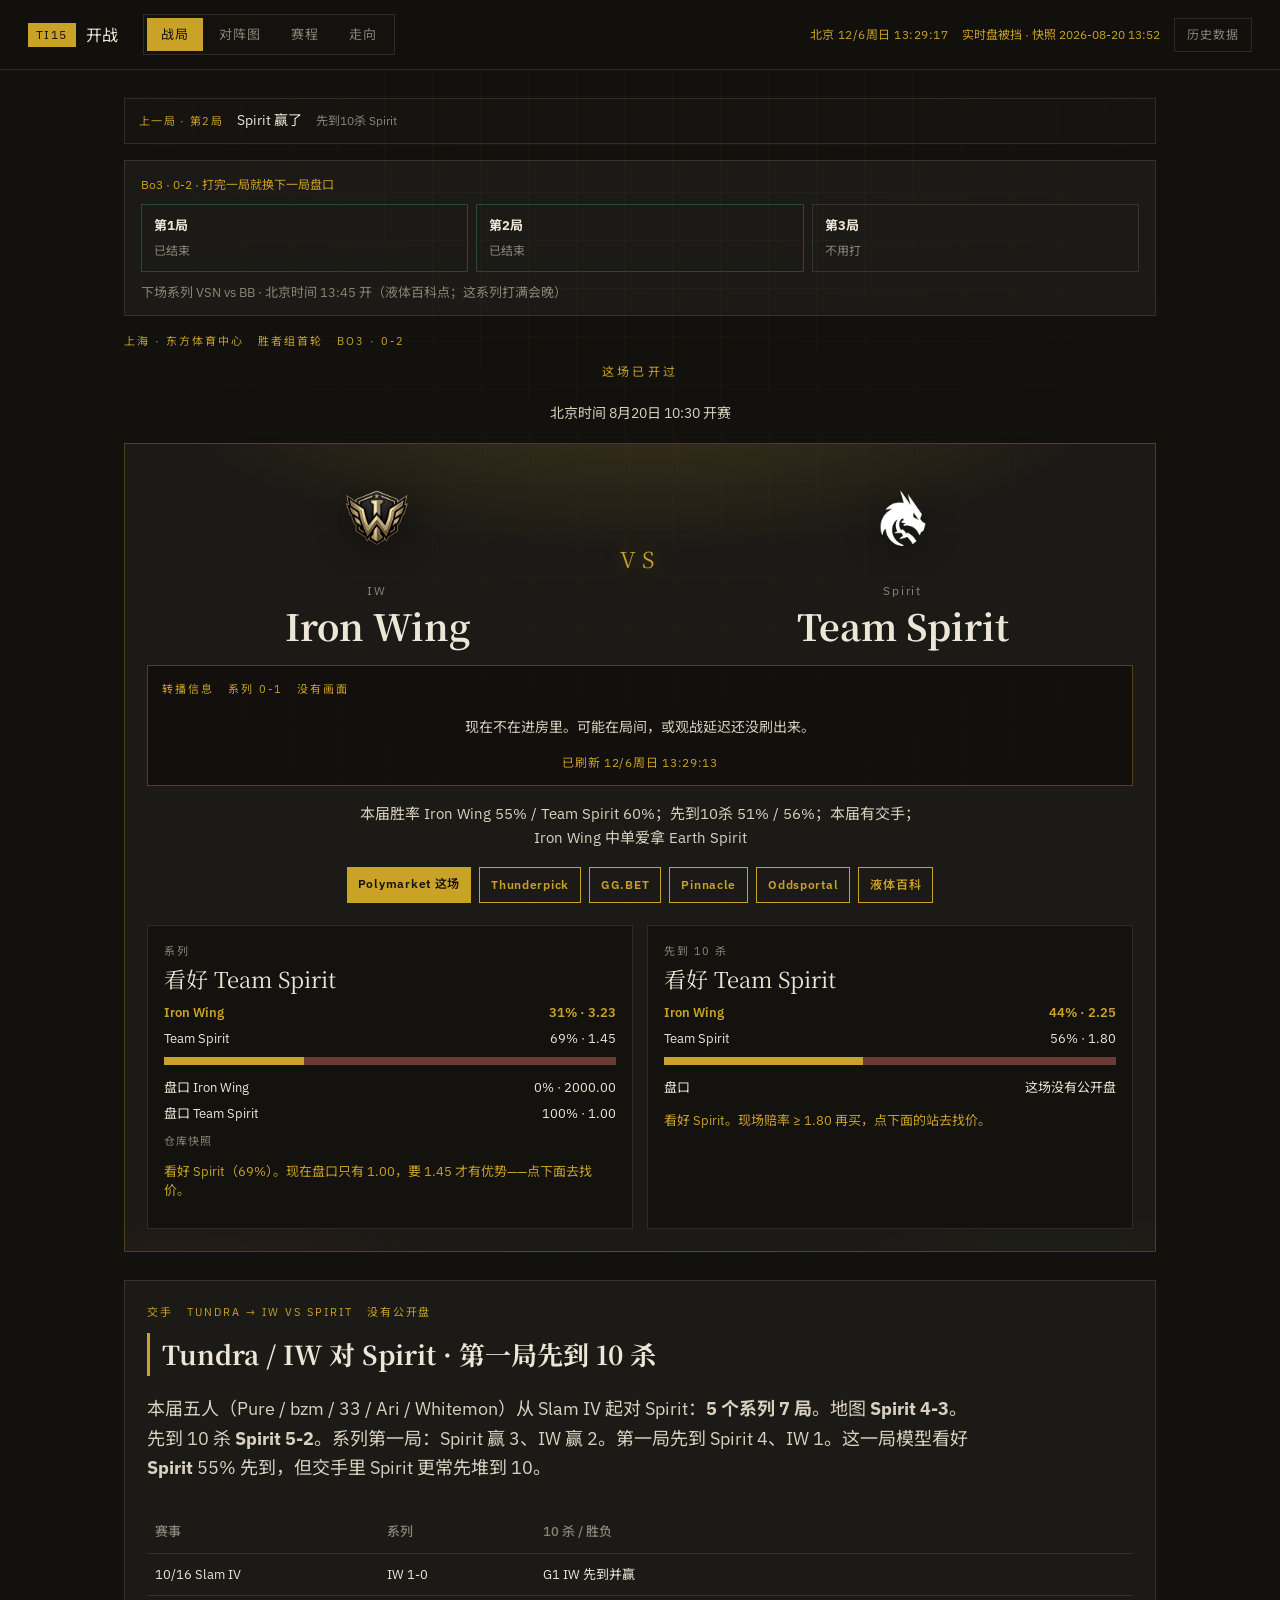
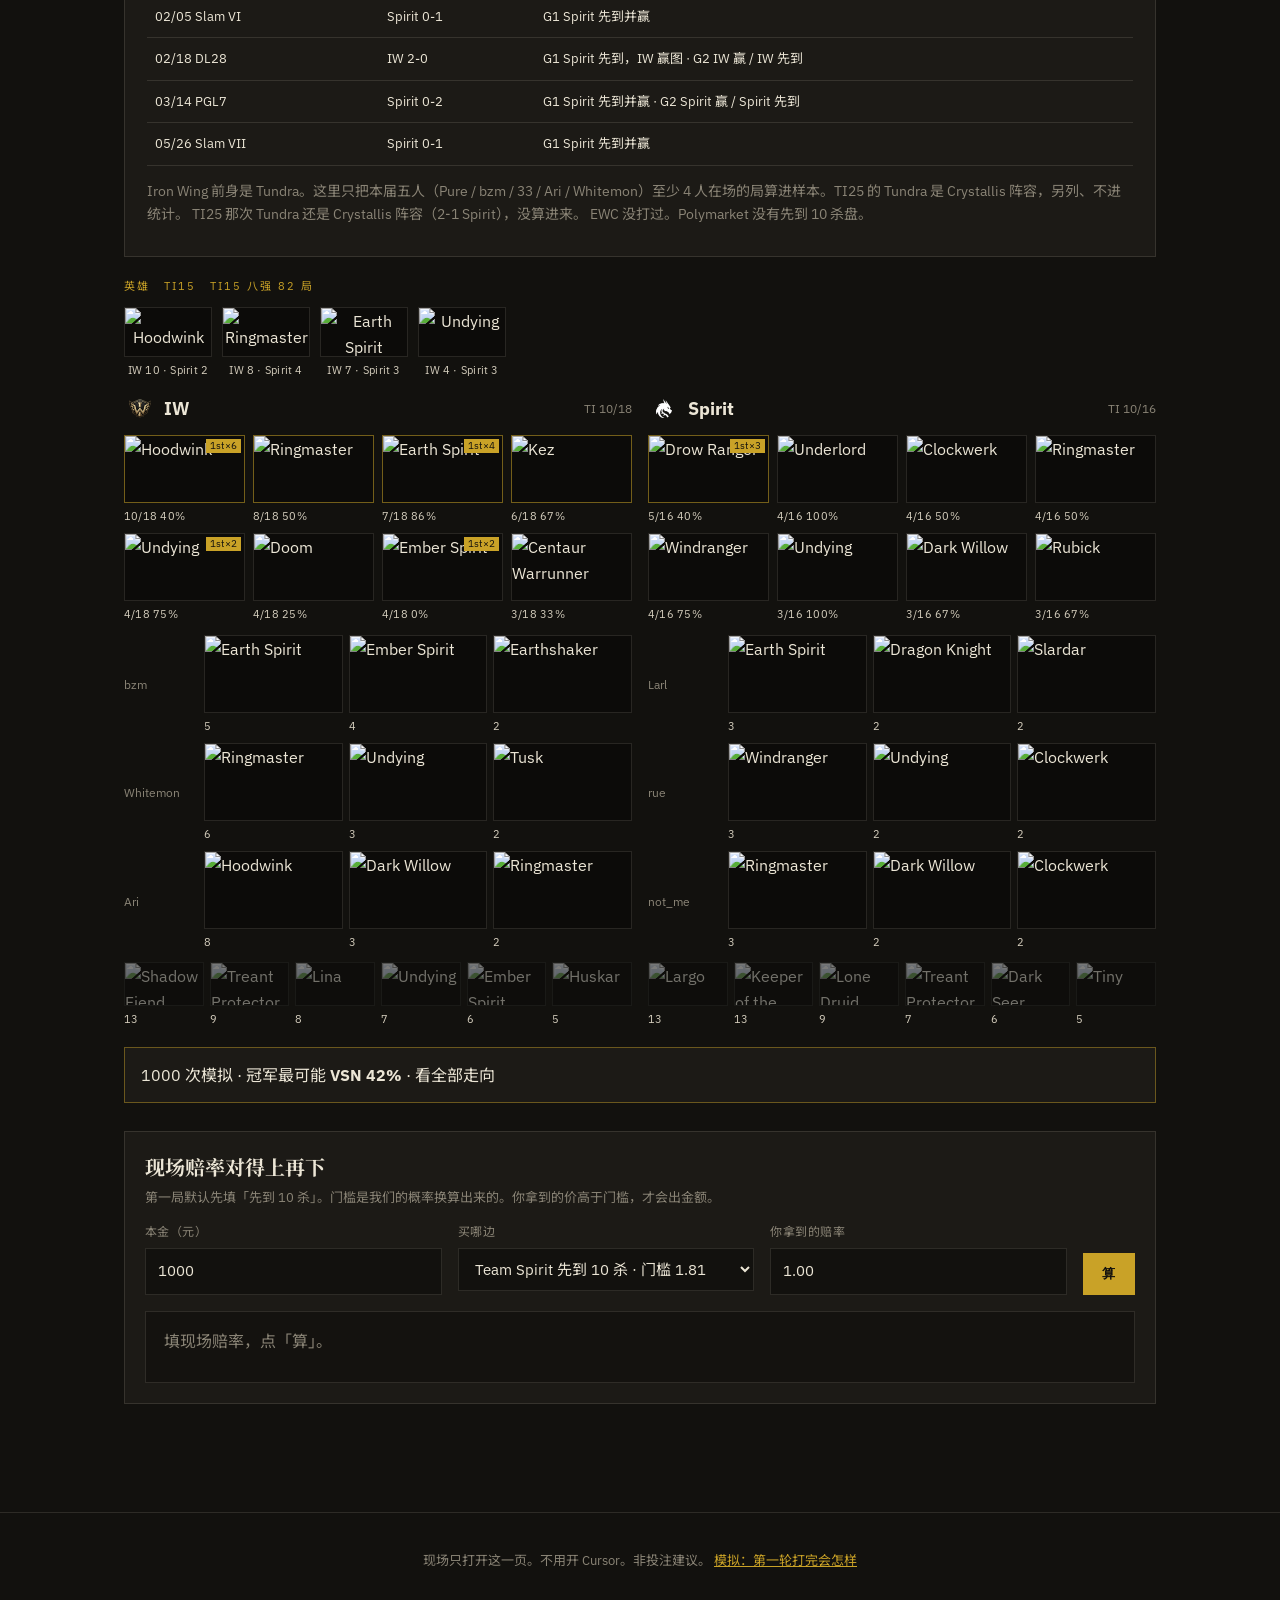
==== web/analysis.html @ f8959f88 "Show TI hero pools as portraits and counts, not paragraphs. The live card was listing every hero nam" ====
<!DOCTYPE html>
<html lang="zh-CN">
<head>
  <meta charset="UTF-8" />
  <meta name="viewport" content="width=device-width, initial-scale=1" />
  <title>TI15 观赛</title>
  <link rel="preconnect" href="https://fonts.googleapis.com" />
  <link rel="preconnect" href="https://fonts.gstatic.com" crossorigin />
  <link href="https://fonts.googleapis.com/css2?family=IBM+Plex+Sans:wght@400;500;600&family=Noto+Sans+SC:wght@400;500;700&family=Noto+Serif+SC:wght@600;700&display=swap" rel="stylesheet" />
  <link rel="stylesheet" href="./styles.css" />
</head>
<body class="live-page">
  <div class="bg-grid"></div>
  <header class="topbar">
    <button type="button" class="brand" id="home-btn" title="回到战局">
      <span class="aegis">TI15</span>
      <span>开战</span>
    </button>
    <div class="top-right">
      <div class="clock-now" id="beijing-now">北京时间 …</div>
      <div class="status" id="odds-status">更新中…</div>
      <div class="history-wrap">
        <button type="button" class="history-btn" id="history-btn" aria-expanded="false" aria-controls="history-menu">历史数据</button>
        <div class="history-menu" id="history-menu" hidden></div>
      </div>
    </div>
  </header>
  <main class="live-main">
    <div id="app">加载中…</div>
  </main>
  <footer>
    <p>现场只打开这一页。不用开 Cursor。非投注建议。 <a href="./demo.html">模拟：第一轮打完会怎样</a></p>
  </footer>
  <script src="./data.js" onerror="document.getElementById('app').textContent='数据文件没下来，刷新一下。'"></script>
  <script src="./odds.js?v=heroico"></script>
  <script src="./live.js?v=heroico"></script>
  <script src="./analysis.js?v=heroico"></script>
</body>
</html>
---- web/styles.css ----
:root {
  --ink: #12110e;
  --paper: #ece6d6;
  --gold: #c9a227;
  --gold-dim: #8a7018;
  --blood: #9a3b2f;
  --moss: #3f6b4a;
  --mute: #8a8476;
  --card: #1c1a16;
  --line: rgba(236, 230, 214, 0.12);
}

* { box-sizing: border-box; }
html { scroll-behavior: smooth; }
body {
  margin: 0;
  color: var(--paper);
  background: var(--ink);
  font-family: "IBM Plex Sans", "Noto Sans SC", sans-serif;
  line-height: 1.65;
}

.bg-grid {
  position: fixed;
  inset: 0;
  pointer-events: none;
  background-image:
    linear-gradient(rgba(201, 162, 39, 0.04) 1px, transparent 1px),
    linear-gradient(90deg, rgba(201, 162, 39, 0.04) 1px, transparent 1px);
  background-size: 48px 48px;
  mask-image: radial-gradient(ellipse at top, black 20%, transparent 75%);
}

.topbar {
  position: sticky;
  top: 0;
  z-index: 10;
  display: flex;
  gap: 24px;
  align-items: center;
  padding: 14px 28px;
  background: rgba(18, 17, 14, 0.92);
  border-bottom: 1px solid var(--line);
  backdrop-filter: blur(10px);
}
.brand {
  display: flex;
  align-items: center;
  gap: 10px;
  font-weight: 600;
  letter-spacing: 0.04em;
  background: none;
  border: 0;
  color: inherit;
  font: inherit;
  cursor: pointer;
  padding: 0;
  text-decoration: none;
}
.live-tabs {
  display: flex;
  flex-wrap: wrap;
  gap: 2px;
  padding: 3px;
  border: 1px solid var(--line);
  background: #14120f;
}
.live-tab {
  border: 0;
  background: transparent;
  color: var(--mute);
  font: inherit;
  font-size: 13px;
  letter-spacing: 0.08em;
  padding: 6px 14px;
  cursor: pointer;
}
.live-tab:hover { color: var(--gold); }
.live-tab.on {
  color: var(--ink);
  background: var(--gold);
}
.top-right {
  margin-left: auto;
  display: flex;
  align-items: center;
  gap: 14px;
}
.history-wrap { position: relative; }
.history-btn {
  padding: 6px 12px;
  border: 1px solid var(--line);
  background: transparent;
  color: var(--mute);
  font: inherit;
  font-size: 12px;
  letter-spacing: 0.08em;
  cursor: pointer;
}
.history-btn:hover, .history-btn.open { color: var(--gold); border-color: var(--gold); }
.history-menu {
  position: absolute;
  right: 0;
  top: calc(100% + 8px);
  min-width: 198px;
  max-height: min(70vh, 480px);
  overflow: auto;
  background: #161410;
  border: 1px solid var(--line);
  padding: 6px;
  box-shadow: 0 18px 40px rgba(0, 0, 0, 0.45);
}
.history-menu[hidden] { display: none; }
.history-menu button {
  display: block;
  width: 100%;
  text-align: left;
  background: transparent;
  color: var(--paper);
  border: 0;
  padding: 8px 10px;
  font: inherit;
  font-size: 13px;
  cursor: pointer;
}
.history-menu button:hover { color: var(--gold); background: rgba(201, 162, 39, 0.08); }
.history-menu button.on { color: var(--gold); }
.history-menu .hist-label {
  padding: 8px 10px 4px;
  color: var(--mute);
  font-size: 10px;
  letter-spacing: 0.14em;
  text-transform: uppercase;
}
.aegis {
  background: var(--gold);
  color: var(--ink);
  padding: 2px 8px;
  font-size: 12px;
  letter-spacing: 0.12em;
}
nav { display: flex; gap: 16px; flex-wrap: wrap; }
nav a { color: var(--mute); text-decoration: none; font-size: 13px; }
nav a:hover { color: var(--gold); }
.status { color: var(--gold); font-size: 12px; white-space: nowrap; }
.odds-refresh {
  margin-left: 10px;
  padding: 6px 12px;
  border: 1px solid var(--gold);
  background: transparent;
  color: var(--gold);
  font: inherit;
  font-size: 12px;
  font-weight: 600;
  letter-spacing: 0.06em;
  cursor: pointer;
}
.odds-refresh:hover:not(:disabled) { background: rgba(201, 162, 39, 0.12); }
.odds-refresh:disabled { opacity: 0.55; cursor: wait; }

main { max-width: 1080px; margin: 0 auto; padding: 48px 24px 80px; }
.live-main { max-width: 1080px; padding-top: 28px; }
.hero h1 {
  font-family: "Noto Serif SC", serif;
  font-size: clamp(28px, 4vw, 44px);
  line-height: 1.25;
  margin: 8px 0 16px;
}
.kicker { color: var(--gold); letter-spacing: 0.18em; font-size: 12px; text-transform: uppercase; }
.lede { font-size: 18px; color: #d8d1c0; max-width: 46em; }
.hero-meta {
  display: grid;
  grid-template-columns: repeat(4, 1fr);
  gap: 12px;
  margin-top: 28px;
}
.hero-meta div {
  border: 1px solid var(--line);
  padding: 12px 14px;
  background: var(--card);
  font-size: 14px;
}
.hero-meta b { display: block; color: var(--mute); font-size: 11px; letter-spacing: 0.08em; }

h2 {
  font-family: "Noto Serif SC", serif;
  font-size: 28px;
  margin: 72px 0 12px;
  border-left: 3px solid var(--gold);
  padding-left: 12px;
}
.section-lead { color: #cfc8b6; margin-bottom: 24px; }

.stat-row {
  display: grid;
  grid-template-columns: repeat(4, 1fr);
  gap: 12px;
  margin: 0 0 20px;
}
.stat-row div {
  background: var(--card);
  border: 1px solid var(--line);
  padding: 16px 18px;
}
.stat-row b {
  display: block;
  font-family: "Noto Serif SC", serif;
  font-size: 32px;
  color: var(--gold);
  line-height: 1.1;
}
.stat-row span { color: var(--mute); font-size: 13px; }

.card {
  background: var(--card);
  border: 1px solid var(--line);
  padding: 20px 22px;
}
.card.warn { border-color: rgba(154, 59, 47, 0.55); }
.card h3, .ia-item h3, .layer h3, .match h3 { margin: 0 0 8px; font-size: 17px; }
code { color: var(--gold); font-size: 0.92em; }

.ia { display: grid; grid-template-columns: repeat(3, 1fr); gap: 14px; }
.ia-item { background: var(--card); border: 1px solid var(--line); padding: 18px; }
.ia-item span { color: var(--gold-dim); font-size: 12px; letter-spacing: 0.14em; }

.layers { display: grid; gap: 14px; }
.layer { background: var(--card); border: 1px solid var(--line); padding: 18px 22px; }
.layer.go { border-color: rgba(63, 107, 74, 0.7); }
.layer-tag { color: var(--gold); font-size: 12px; letter-spacing: 0.12em; margin-bottom: 4px; }
.note { color: var(--mute); font-size: 14px; }
.layer a { color: var(--gold); }

.src-table { width: 100%; border-collapse: collapse; margin-top: 24px; font-size: 14px; }
.src-table th, .src-table td { border-bottom: 1px solid var(--line); padding: 10px 8px; text-align: left; }
.src-table th { color: var(--mute); font-weight: 500; }
.y { color: #8fbf96; }
.m { color: var(--gold); }
.n { color: #b07068; }

.matches { display: grid; grid-template-columns: 1fr 1fr; gap: 14px; }
.match { background: var(--card); border: 1px solid var(--line); padding: 18px 20px; }
.match em { color: var(--mute); font-style: normal; padding: 0 8px; }
.when { color: var(--gold); font-size: 12px; letter-spacing: 0.08em; }
.foot-note { color: var(--mute); font-size: 14px; }

.engine { padding-left: 20px; }
.engine li { margin-bottom: 18px; }
.engine h3 { margin: 0 0 4px; }

.flow {
  background: #0d0c0a;
  border: 1px solid var(--line);
  padding: 20px;
  overflow-x: auto;
  color: #d4c7a1;
  font-size: 13px;
}

.phases { display: grid; grid-template-columns: repeat(3, 1fr); gap: 14px; }
.phases > div { background: var(--card); border: 1px solid var(--line); padding: 18px; }
.decide {
  margin-top: 20px;
  border: 1px solid var(--gold-dim);
  padding: 20px 24px;
  background: linear-gradient(180deg, rgba(201, 162, 39, 0.08), transparent);
}

.filters { display: flex; flex-wrap: wrap; gap: 8px; margin: 18px 0 28px; }
.filters button {
  background: transparent;
  color: var(--paper);
  border: 1px solid var(--line);
  padding: 6px 12px;
  cursor: pointer;
  font-family: inherit;
}
.filters button.on { border-color: var(--gold); color: var(--gold); }
.series-block { margin-bottom: 56px; }
.series-head { display: flex; justify-content: space-between; gap: 16px; flex-wrap: wrap; align-items: baseline; }
.poly { color: var(--gold); font-size: 14px; }
.compare { display: grid; grid-template-columns: 1fr 1fr; gap: 12px; margin: 14px 0 18px; }
.profile { background: var(--card); border: 1px solid var(--line); padding: 16px 18px; font-size: 14px; }
.profile h3 { margin: 0 0 8px; }
.profile b { color: var(--gold); }
.insight { border-left: 3px solid var(--gold); padding: 8px 0 8px 14px; color: #d8d1c0; margin: 8px 0 20px; }
.game {
  background: var(--card);
  border: 1px solid var(--line);
  padding: 16px 18px;
  margin-bottom: 12px;
}
.game-top { display: flex; justify-content: space-between; gap: 12px; flex-wrap: wrap; font-size: 14px; }
.game-top a { color: var(--gold); }
.lenses { display: grid; grid-template-columns: 1fr 1fr; gap: 10px 16px; margin-top: 12px; font-size: 14px; }
.lenses h4 { margin: 0 0 4px; color: var(--gold); font-size: 12px; letter-spacing: 0.08em; font-weight: 600; }
.tag { display: inline-block; border: 1px solid var(--line); padding: 1px 7px; margin-right: 6px; font-size: 12px; color: var(--mute); }
.tag.hot { color: #8fbf96; border-color: rgba(63,107,74,.7); }
.draft { display: grid; grid-template-columns: 1fr 1fr; gap: 10px; font-size: 13px; }
.sim-wrap { margin: 12px 0 28px; }
.map-sim { margin: 16px 0; }
.sim-card {
  background: #14120f;
  border: 1px solid var(--line);
  padding: 12px 14px;
  margin: 8px 0;
}
.sim-tag { color: var(--gold); font-size: 12px; letter-spacing: 0.08em; margin-bottom: 6px; }
.bet { margin: 12px 0 22px; overflow-x: auto; }

.ladder-legend {
  display: flex;
  flex-wrap: wrap;
  gap: 16px;
  font-size: 13px;
  color: var(--mute);
  margin: 0 0 16px;
}
.ladder-legend i {
  display: inline-block;
  width: 10px;
  height: 10px;
  margin-right: 6px;
  vertical-align: -1px;
  border: 1px solid var(--line);
}
.ladder-legend .gold { background: var(--gold); border-color: var(--gold); }
.ladder-legend .mute { background: #2a2722; }
.ladder-legend .drop { background: var(--blood); border-color: var(--blood); }
.ladder-scroll { overflow-x: auto; padding-bottom: 8px; }
.ladder-block { margin-bottom: 28px; }
.ladder-kicker {
  color: var(--gold);
  letter-spacing: 0.16em;
  font-size: 11px;
  text-transform: uppercase;
  margin: 0 0 8px;
}
.ladder {
  display: flex;
  align-items: stretch;
  min-width: 1080px;
  gap: 0;
}
.ladder.upper { min-height: 560px; }
.ladder.lower { min-height: 360px; }
.ladder-round {
  display: flex;
  flex-direction: column;
  width: 196px;
  flex: 0 0 196px;
}
.ladder-round-title {
  font-size: 12px;
  color: var(--gold);
  letter-spacing: 0.04em;
  height: 36px;
  border-bottom: 1px solid var(--line);
  margin-bottom: 8px;
}
.ladder-round-body {
  display: flex;
  flex-direction: column;
  justify-content: space-around;
  flex: 1;
  gap: 10px;
}
.ladder-slot { display: flex; align-items: center; flex: 1; }
.ladder-match {
  width: 100%;
  background: var(--card);
  border: 1px solid var(--line);
  border-left: 3px solid #5a5548;
  padding: 6px 0 4px;
  font: inherit;
  color: inherit;
  text-align: left;
  cursor: pointer;
}
.ladder-match.scheduled { border-left-color: var(--gold); }
.ladder-match.live { border-left-color: #e35b4a; }
.ladder-match.on { border-color: var(--gold); box-shadow: 0 0 0 1px rgba(201, 162, 39, 0.35); }
.ladder-match:hover { border-color: rgba(201, 162, 39, 0.55); }
.ladder-meta, .ladder-odds {
  display: flex;
  justify-content: space-between;
  padding: 2px 8px;
  font-size: 11px;
  color: var(--mute);
}
.ladder-odds.mute { color: #6a6558; }
.ladder-team {
  display: grid;
  grid-template-columns: 32px minmax(0, 1fr);
  column-gap: 8px;
  align-items: center;
  padding: 4px 8px;
  font-size: 13px;
  line-height: 1.25;
}
.ladder-team + .ladder-team { border-top: 1px solid var(--line); }
.ladder-team .crest-sm {
  grid-column: 1;
  grid-row: 1 / span 3;
  align-self: center;
}
.ladder-tag {
  font-size: 12px;
  letter-spacing: 0.04em;
  color: var(--gold);
  font-weight: 600;
  white-space: nowrap;
  overflow: hidden;
  text-overflow: ellipsis;
}
.ladder-team.tbd .ladder-tag { color: var(--mute); }
.ladder-team.win .ladder-tag { color: var(--gold); }
.ladder-name {
  white-space: nowrap;
  overflow: hidden;
  text-overflow: ellipsis;
  font-size: 12px;
  color: #c8c2b4;
}
.ladder-drop {
  font-size: 10px;
  color: #c47a72;
  letter-spacing: 0.04em;
}
.crest-sm {
  width: 32px;
  height: 32px;
  object-fit: contain;
  display: block;
}
.crest-sm.ghost {
  width: 32px;
  height: 32px;
  border-radius: 50%;
  border: 1px dashed var(--line);
  background: rgba(236, 230, 214, 0.04);
}
.bracket-home {
  margin: 28px 0 8px;
}
.bracket-home .series-head h2 {
  font-size: 22px;
  margin: 0;
}
.bracket-home .ladder {
  min-width: 792px;
}
.bracket-home .ladder.upper { min-height: 420px; }
.bracket-home .ladder.lower { min-height: 268px; }
.bracket-home .ladder-round {
  width: 186px;
  flex: 0 0 186px;
}
.bracket-home .ladder-round-title {
  height: auto;
  min-height: 34px;
  line-height: 1.35;
}
.bracket-home .ladder-join {
  width: 16px;
  flex-basis: 16px;
}
.ladder-join {
  display: flex;
  flex-direction: column;
  width: 22px;
  flex: 0 0 22px;
  margin-top: 44px;
}
.ladder-elbow {
  flex: 1;
  margin: 6% 0;
  border-top: 2px solid rgba(201, 162, 39, 0.4);
  border-bottom: 2px solid rgba(201, 162, 39, 0.4);
  border-right: 2px solid rgba(201, 162, 39, 0.4);
  border-radius: 0 5px 5px 0;
}
.ladder-join.line .ladder-elbow {
  border: none;
  position: relative;
}
.ladder-join.line .ladder-elbow::after {
  content: "";
  position: absolute;
  left: 0;
  right: 0;
  top: 50%;
  height: 2px;
  background: rgba(201, 162, 39, 0.4);
}

.stake-stats b { font-size: 26px; }
.src-table.compact { margin-top: 10px; font-size: 13px; }
.go-card { border-color: rgba(63, 107, 74, 0.7); }
.compare .card b { color: var(--gold); }

.calc-block { margin-bottom: 32px; }
.calc-form {
  display: grid;
  grid-template-columns: repeat(3, minmax(0, 1fr));
  gap: 14px 16px;
  margin: 20px 0;
  padding: 18px;
  border: 1px solid var(--line);
  background: var(--card);
}
.calc-form label {
  display: flex;
  flex-direction: column;
  gap: 6px;
  font-size: 12px;
  color: var(--mute);
  letter-spacing: 0.04em;
}
.calc-form input,
.calc-form select {
  padding: 10px 12px;
  border: 1px solid var(--line);
  background: var(--ink);
  color: var(--paper);
  font: inherit;
  font-size: 15px;
}
.calc-btn {
  align-self: end;
  padding: 11px 18px;
  border: 1px solid var(--gold);
  background: var(--gold);
  color: var(--ink);
  font-weight: 600;
  cursor: pointer;
  letter-spacing: 0.06em;
}
.calc-btn:hover { filter: brightness(1.05); }
.calc-result {
  border: 1px solid var(--line);
  padding: 16px 18px;
  background: rgba(28, 26, 22, 0.8);
}
.calc-result.empty { color: var(--mute); }
.calc-result h3 { margin: 0 0 12px; font-size: 18px; }
.calc-both { margin-top: 18px; }
.calc-both h3 { font-size: 16px; margin: 0 0 8px; }

footer { text-align: center; color: var(--mute); padding: 24px; border-top: 1px solid var(--line); font-size: 13px; }
footer a { color: var(--gold); }

.clock-now {
  color: var(--gold);
  font-size: 12px;
  font-variant-numeric: tabular-nums;
  letter-spacing: 0.04em;
  white-space: nowrap;
}

.live-stage { margin: 0 0 28px; }
.arena-kicker {
  display: flex;
  flex-wrap: wrap;
  gap: 8px 14px;
  align-items: baseline;
  color: var(--gold);
  letter-spacing: 0.18em;
  font-size: 11px;
  text-transform: uppercase;
  margin: 0 0 12px;
}
.clock {
  text-align: center;
  margin: 0 0 18px;
}
.clock-label {
  color: var(--gold);
  letter-spacing: 0.28em;
  font-size: 12px;
  text-transform: uppercase;
  margin-bottom: 10px;
}
.clock-digits {
  display: flex;
  justify-content: center;
  gap: 10px;
  flex-wrap: wrap;
}
.clock-cell {
  min-width: 76px;
  background: #14120f;
  border: 1px solid rgba(201, 162, 39, 0.35);
  padding: 10px 8px 8px;
  box-shadow: 0 0 24px rgba(201, 162, 39, 0.08);
}
.clock-cell b {
  display: block;
  font-family: "Noto Serif SC", serif;
  font-size: clamp(32px, 6vw, 52px);
  line-height: 1;
  color: var(--gold);
  font-variant-numeric: tabular-nums;
}
.clock-cell span {
  display: block;
  margin-top: 4px;
  color: var(--mute);
  font-size: 11px;
  letter-spacing: 0.16em;
}
.clock-kickoff {
  margin-top: 10px;
  color: #d8d1c0;
  font-size: 14px;
}
.live-pulse {
  display: inline-block;
  font-family: "Noto Serif SC", serif;
  font-size: 42px;
  color: #e35b4a;
  letter-spacing: 0.2em;
  animation: pulse 1.1s ease-in-out infinite;
}
@keyframes pulse {
  0%, 100% { opacity: 1; text-shadow: 0 0 18px rgba(227, 91, 74, 0.6); }
  50% { opacity: 0.45; text-shadow: none; }
}

.live-poster {
  background:
    radial-gradient(900px 340px at 50% -10%, rgba(201, 162, 39, 0.22), transparent 55%),
    radial-gradient(500px 220px at 10% 110%, rgba(154, 59, 47, 0.18), transparent 55%),
    radial-gradient(500px 220px at 90% 110%, rgba(63, 107, 74, 0.16), transparent 55%),
    var(--card);
  border: 1px solid rgba(201, 162, 39, 0.28);
  padding: 28px 22px 22px;
}
.live-teams {
  display: grid;
  grid-template-columns: 1fr auto 1fr;
  gap: 12px;
  align-items: center;
}
.live-team {
  text-align: center;
  min-width: 0;
}
.crest {
  width: 92px;
  height: 92px;
  object-fit: contain;
  margin: 0 auto 10px;
  filter: drop-shadow(0 8px 18px rgba(0,0,0,.45));
}
.crest.ghost {
  display: grid;
  place-items: center;
  border-radius: 50%;
  border: 1px solid var(--line);
  color: var(--gold);
  font-weight: 700;
  letter-spacing: 0.08em;
}
.live-team .tagline {
  color: var(--mute);
  font-size: 12px;
  letter-spacing: 0.16em;
  margin-bottom: 4px;
}
.live-team h2 {
  font-family: "Noto Serif SC", serif;
  font-size: clamp(22px, 3.6vw, 36px);
  line-height: 1.15;
  margin: 0;
  border: 0;
  padding: 0;
}
.live-vs {
  font-family: "Noto Serif SC", serif;
  color: var(--gold);
  font-size: 22px;
  letter-spacing: 0.28em;
  text-shadow: 0 0 18px rgba(201, 162, 39, 0.45);
}
.live-why {
  margin: 16px auto 0;
  max-width: 38em;
  text-align: center;
  color: #d8d1c0;
  font-size: 15px;
}
.odds-links {
  display: flex;
  flex-wrap: wrap;
  justify-content: center;
  gap: 8px;
  margin: 16px 0 0;
}
.odds-links a {
  color: var(--ink);
  background: var(--gold);
  text-decoration: none;
  font-size: 12px;
  font-weight: 600;
  letter-spacing: 0.06em;
  padding: 7px 11px;
}
.odds-links a.ghost {
  background: transparent;
  color: var(--gold);
  border: 1px solid var(--gold);
}
.odds-links a:hover { filter: brightness(1.08); }

.markets {
  display: grid;
  grid-template-columns: repeat(auto-fit, minmax(220px, 1fr));
  gap: 14px;
  margin: 22px 0 0;
}
.market {
  background: #14120f;
  border: 1px solid var(--line);
  padding: 16px 16px 14px;
}
.market .m-label {
  color: var(--mute);
  font-size: 11px;
  letter-spacing: 0.14em;
  text-transform: uppercase;
}
.market .m-pick {
  font-family: "Noto Serif SC", serif;
  font-size: 22px;
  line-height: 1.2;
  margin: 6px 0 10px;
}
.side-row {
  display: flex;
  justify-content: space-between;
  gap: 8px;
  font-size: 13px;
  margin-bottom: 4px;
}
.side-row.on { color: var(--gold); font-weight: 600; }
.side-row span:last-child { font-variant-numeric: tabular-nums; }
.market .bar {
  display: grid;
  grid-template-columns: var(--split, 50% 50%);
  height: 8px;
  background: #2a2722;
  overflow: hidden;
  margin: 8px 0 12px;
}
.market .bar i:first-child { background: var(--gold); }
.market .bar i:last-child { background: #6a3b34; }
.market.feature {
  border-color: rgba(201, 162, 39, 0.55);
  box-shadow: 0 0 0 1px rgba(201, 162, 39, 0.18);
}
.f10k-study {
  margin: 28px 0 8px;
  padding: 22px 22px 16px;
  background: var(--card);
  border: 1px solid var(--line);
}
.f10k-study h2 { margin: 8px 0 10px; font-size: 26px; }
.f10k-pair {
  display: grid;
  grid-template-columns: 1fr 1fr;
  gap: 12px;
  margin: 16px 0 8px;
}
.f10k-pair article {
  background: #161410;
  border: 1px solid var(--line);
  padding: 14px 16px;
}
.f10k-pair h3 { margin: 8px 0 6px; font-size: 18px; }
.f10k-pair p { margin: 0; color: #d8d1c0; font-size: 14px; line-height: 1.55; }
.f10k-pair p b { color: var(--gold); font-weight: 600; }
.hero-study .lede { margin-bottom: 4px; }
.hero-maps {
  color: var(--mute);
  font-size: 12px;
  letter-spacing: 0.06em;
  margin: 0 0 10px !important;
}
.hero-study { margin: 20px 0 8px; }
.hero-share {
  display: flex;
  flex-wrap: wrap;
  gap: 10px;
  margin: 0 0 14px;
}
.hero-share-item {
  width: 88px;
  text-align: center;
}
.hero-share-item img, .hero-tile img, .hero-ph {
  display: block;
  width: 100%;
  aspect-ratio: 16 / 9;
  object-fit: contain;
  background: #0c0b09;
  border: 1px solid var(--line);
}
.hero-share-item em, .hero-tile em {
  display: block;
  margin-top: 4px;
  font-style: normal;
  font-size: 11px;
  color: #d8d1c0;
  letter-spacing: 0.02em;
}
.hero-pair {
  display: grid;
  grid-template-columns: 1fr 1fr;
  gap: 16px;
}
.hero-head {
  display: flex;
  align-items: center;
  gap: 8px;
  margin-bottom: 10px;
}
.hero-head h3 { margin: 0; font-size: 18px; }
.hero-head span { margin-left: auto; color: var(--mute); font-size: 12px; }
.hero-grid {
  display: grid;
  grid-template-columns: repeat(4, 1fr);
  gap: 8px;
}
.hero-tile {
  position: relative;
  min-width: 0;
}
.hero-tile.hot img { border-color: rgba(201, 162, 39, 0.55); }
.hero-tile i {
  position: absolute;
  top: 4px;
  right: 4px;
  background: var(--gold);
  color: #12110e;
  font-size: 10px;
  font-style: normal;
  padding: 1px 4px;
  line-height: 1.2;
}
.hero-tile.ban img, .hero-tile.ban .hero-ph { opacity: 0.45; filter: grayscale(0.4); }
.hero-roles { margin-top: 12px; display: flex; flex-direction: column; gap: 8px; }
.hero-role {
  display: grid;
  grid-template-columns: 72px 1fr;
  gap: 8px;
  align-items: center;
}
.hero-role span {
  color: var(--mute);
  font-size: 12px;
  overflow: hidden;
  text-overflow: ellipsis;
  white-space: nowrap;
}
.hero-mini, .hero-bans {
  display: grid;
  grid-template-columns: repeat(3, 1fr);
  gap: 6px;
}
.hero-bans {
  grid-template-columns: repeat(6, 1fr);
  margin-top: 10px;
}
.hero-ph {
  display: grid;
  place-items: center;
  color: var(--mute);
  font-size: 11px;
}
.broadcast {
  margin: 18px 0 4px;
  padding: 14px 14px 12px;
  background: #120f0c;
  border: 1px solid rgba(201, 162, 39, 0.35);
}
.broadcast .arena-kicker { margin-bottom: 10px; }
.bc-wait {
  margin: 0;
  color: #d8d1c0;
  font-size: 14px;
  text-align: center;
  padding: 8px 4px 4px;
}
.bc-board {
  display: grid;
  grid-template-columns: 1fr auto 1fr;
  gap: 8px;
  align-items: center;
}
.bc-side {
  display: flex;
  align-items: center;
  gap: 8px;
  min-width: 0;
}
.bc-side.right { justify-content: flex-end; }
.bc-side b {
  font-size: 16px;
  letter-spacing: 0.04em;
}
.bc-kills {
  font-family: "IBM Plex Sans", sans-serif;
  font-size: 34px;
  font-weight: 600;
  color: var(--gold);
  line-height: 1;
}
.bc-mid { text-align: center; }
.bc-clock {
  font-size: 20px;
  letter-spacing: 0.08em;
  color: var(--ink);
}
.bc-f10k {
  margin-top: 4px;
  color: var(--mute);
  font-size: 12px;
}
.bc-gold {
  position: relative;
  display: flex;
  height: 10px;
  background: #6a3b34;
  margin: 12px 0 6px;
  overflow: hidden;
}
.bc-gold i.a {
  display: block;
  height: 100%;
  background: var(--gold);
  transition: width 0.35s ease;
}
.bc-gold b {
  position: absolute;
  left: 50%;
  top: 0;
  bottom: 0;
  width: 2px;
  background: #f2ebe0;
  transform: translateX(-50%);
}
.bc-gold-lab {
  margin: 0 0 10px;
  text-align: center;
  color: #d8d1c0;
  font-size: 14px;
  font-weight: 600;
}
.bc-nw {
  margin-top: 4px;
  color: var(--gold);
  font-size: 16px;
  font-weight: 600;
  letter-spacing: 0.04em;
}
.bc-rows { display: grid; gap: 8px; }
.bc-line {
  display: grid;
  grid-template-columns: repeat(5, 1fr);
  gap: 6px;
}
.bc-hero {
  background: #0c0b09;
  border: 1px solid var(--line);
  text-align: center;
  overflow: hidden;
}
.bc-hero img {
  display: block;
  width: 100%;
  height: auto;
  aspect-ratio: 16 / 9;
  object-fit: contain;
  object-position: center;
  background: #0c0b09;
}
.bc-hero span, .bc-hero.empty span {
  display: block;
  padding: 4px 2px 5px;
  font-size: 11px;
  color: #d8d1c0;
  white-space: nowrap;
  overflow: hidden;
  text-overflow: ellipsis;
}
.bc-hero.empty {
  aspect-ratio: 16 / 9;
  display: grid;
  place-items: center;
  min-height: 0;
}
.bc-stamp {
  margin: 10px 0 0;
  text-align: center;
  color: var(--gold);
  font-size: 12px;
  letter-spacing: 0.06em;
}
.call {
  font-size: 13px;
  line-height: 1.45;
  color: #d8d1c0;
}
.call.go { color: #8fbf96; }
.call.hunt { color: var(--gold); }

.slate { margin: 28px 0 8px; }
.slate-head {
  color: var(--mute);
  font-size: 12px;
  letter-spacing: 0.12em;
  margin-bottom: 10px;
}
.slate-row {
  display: grid;
  grid-template-columns: repeat(4, 1fr);
  gap: 10px;
}
.slate-chip {
  display: block;
  width: 100%;
  text-align: left;
  background: var(--card);
  border: 1px solid var(--line);
  color: inherit;
  font: inherit;
  padding: 12px 14px;
  cursor: pointer;
}
.slate-chip:hover, .slate-chip.on { border-color: var(--gold); }
.slate-chip.done { opacity: 0.62; }
.slate-chip .t { color: var(--gold); font-size: 12px; letter-spacing: 0.08em; }
.slate-chip .pair { display: block; margin: 4px 0 6px; font-size: 14px; color: var(--paper); }
.slate-chip .a { font-size: 12px; color: var(--mute); }

.sched-board { margin: 28px 0 8px; }
.sched-head, .sched-foot {
  color: var(--mute);
  font-size: 12px;
  letter-spacing: 0.08em;
  margin: 10px 0 0;
}
.sched-head { margin: 0 0 10px; }
.sched-head a, .sched-foot a { color: var(--gold); }
.sched-page h1 {
  font-family: "Noto Serif SC", serif;
  font-size: clamp(28px, 4vw, 40px);
  margin: 0 0 18px;
  border: 0;
  padding: 0;
}
.sched-page .sched-days { margin-top: 4px; }
.sched-page .slate-chip { padding: 14px 14px 12px; }
.sched-page .slate-chip .t { font-size: 13px; }
.sched-days {
  display: grid;
  grid-template-columns: repeat(4, 1fr);
  gap: 10px;
}
.sched-day {
  background: var(--card);
  border: 1px solid var(--line);
  padding: 10px;
}
.sched-day.on { border-color: rgba(201, 162, 39, 0.55); }
.sched-day h3 {
  margin: 0;
  font-size: 16px;
  color: var(--gold);
  font-family: "Noto Serif SC", serif;
}
.sched-day p {
  margin: 4px 0 8px;
  color: var(--mute);
  font-size: 11px;
  letter-spacing: 0.04em;
}
.sched-day .slate-chip {
  margin-bottom: 8px;
  padding: 10px 12px;
}
.sched-day .slate-chip:last-child { margin-bottom: 0; }

.last-bout {
  display: flex;
  flex-wrap: wrap;
  gap: 10px 14px;
  align-items: baseline;
  margin: 0 0 16px;
  padding: 10px 14px;
  border: 1px solid var(--line);
  background: #161410;
  font-size: 14px;
}
.last-bout .k {
  color: var(--gold);
  letter-spacing: 0.12em;
  font-size: 11px;
  text-transform: uppercase;
}
.last-bout .mute { color: var(--mute); font-size: 12px; }

.brief-card {
  margin: 20px 0 0;
  padding: 16px 18px;
  border: 1px solid var(--line);
  background: var(--card);
}
.brief-kicker {
  color: var(--gold);
  font-size: 11px;
  letter-spacing: 0.14em;
  text-transform: uppercase;
}
.brief-head {
  font-family: "Noto Serif SC", serif;
  font-size: 20px;
  line-height: 1.35;
  margin: 8px 0 6px;
}
.brief-body, .brief-meta {
  margin: 0 0 6px;
  color: #d8d1c0;
  font-size: 14px;
}
.odds-stamp {
  margin-top: 8px;
  color: var(--mute);
  font-size: 11px;
  letter-spacing: 0.08em;
}
.odds-stamp.hot { color: #8fbf96; }
.clock-next {
  margin-left: 10px;
  color: var(--gold);
  letter-spacing: 0.08em;
  font-size: 14px;
}

.live-calc {
  margin-top: 28px;
  border: 1px solid var(--line);
  background: var(--card);
  padding: 18px 20px 20px;
}
.live-calc h3 {
  margin: 0 0 4px;
  font-family: "Noto Serif SC", serif;
  font-size: 20px;
}
.live-calc .hint { color: var(--mute); font-size: 13px; margin: 0 0 14px; }
.live-calc .calc-form {
  margin: 0;
  padding: 0;
  border: 0;
  background: transparent;
  grid-template-columns: 1fr 1fr 1fr auto;
}
.live-result {
  margin-top: 16px;
  min-height: 72px;
  border: 1px solid var(--line);
  padding: 16px 18px;
  background: #14120f;
}
.live-result.empty { color: var(--mute); }
.live-result .big {
  font-family: "Noto Serif SC", serif;
  font-size: 36px;
  color: var(--gold);
  line-height: 1;
  margin: 0 0 6px;
}
.live-result .sub { color: #d8d1c0; font-size: 15px; }

.archive-banner {
  display: flex;
  justify-content: space-between;
  gap: 12px;
  align-items: center;
  margin: 0 0 20px;
  color: var(--mute);
  font-size: 13px;
}

.demo-banner {
  margin: 0 0 16px;
  padding: 12px 14px;
  border: 1px solid var(--gold);
  background: rgba(201, 162, 39, 0.1);
  color: #f0e6c8;
  font-size: 14px;
}
.demo-banner a { color: var(--gold); }
.ladder-match.completed { border-color: rgba(201, 162, 39, 0.35); }

.tree-teaser {
  display: block;
  width: 100%;
  margin: 18px 0 8px;
  padding: 14px 16px;
  text-align: left;
  background: var(--card);
  border: 1px solid rgba(201, 162, 39, 0.45);
  color: inherit;
  font: inherit;
  cursor: pointer;
}
.tree-teaser:hover { border-color: var(--gold); }
.tree-page h1, .tree-page h2 {
  font-family: "Noto Serif SC", serif;
  border: 0;
  padding: 0;
}
.tree-page h1 {
  font-size: clamp(28px, 4vw, 40px);
  margin: 0 0 12px;
}
.tree-page h2 { font-size: 22px; margin: 28px 0 12px; }
.tree-page .lede { max-width: 40em; }
.caveat {
  border: 1px solid var(--line);
  background: #161410;
  padding: 14px 16px;
  margin: 18px 0 8px;
}
.caveat h3 { margin: 0 0 8px; font-size: 14px; color: var(--gold); }
.caveat ol { margin: 0; padding-left: 1.2em; color: #d8d1c0; font-size: 14px; }
.champ-list { display: grid; gap: 8px; }
.champ-row {
  display: grid;
  grid-template-columns: 120px 1fr 48px;
  gap: 10px;
  align-items: center;
}
.champ-who { display: flex; align-items: center; gap: 8px; }
.champ-bar { height: 10px; background: #2a2722; overflow: hidden; }
.champ-bar i { display: block; height: 100%; background: var(--gold); }
.tree-page .src-table td { vertical-align: middle; }
.tree-page .src-table .crest-sm { display: inline-block; vertical-align: middle; margin-right: 6px; }
.table-wrap { overflow-x: auto; }
.tree-path { list-style: none; margin: 0; padding: 0; }
.tree-path li {
  display: grid;
  grid-template-columns: 90px 1fr auto;
  gap: 8px 12px;
  padding: 10px 0;
  border-bottom: 1px solid var(--line);
  align-items: baseline;
}
.tree-path .t { color: var(--gold); font-size: 12px; }
.tree-path .r { color: var(--mute); font-size: 13px; grid-column: 2; }
.tree-path b { grid-column: 3; }
.tree-path .mute { grid-column: 2 / 4; font-size: 12px; }
.tree-grid {
  display: grid;
  grid-template-columns: repeat(2, 1fr);
  gap: 10px;
}
.tree-slot {
  background: var(--card);
  border: 1px solid var(--line);
  padding: 12px 14px;
}
.tree-slot .t { color: var(--gold); font-size: 12px; }
.map-board {
  margin: 0 0 16px;
  padding: 14px 16px 12px;
  background: var(--card);
  border: 1px solid var(--line);
}
.map-kicker { color: var(--gold); font-size: 12px; margin-bottom: 10px; }
.map-cells {
  display: grid;
  grid-template-columns: repeat(auto-fit, minmax(120px, 1fr));
  gap: 8px;
}
.map-cell {
  padding: 10px 12px;
  border: 1px solid var(--line);
  display: flex;
  flex-direction: column;
  gap: 4px;
}
.map-cell b { font-size: 13px; }
.map-cell span { color: var(--mute); font-size: 12px; }
.map-cell.done { border-color: rgba(63, 107, 74, 0.55); }
.map-cell.on {
  border-color: var(--gold);
  background: rgba(201, 162, 39, 0.08);
}
.map-cell.next { border-color: rgba(201, 162, 39, 0.45); }
.map-next { margin: 10px 0 0; color: var(--mute); font-size: 13px; }
.tree-slot .p { color: var(--mute); font-size: 12px; margin: 4px 0 6px; }

@media (max-width: 1100px) {
  .sched-days { grid-template-columns: 1fr 1fr; }
}

@media (max-width: 860px) {
  .grid-2, .ia, .matches, .phases, .hero-meta, .stat-row, .compare, .lenses, .draft, .stake-stats, .calc-form, .markets, .slate-row, .live-calc .calc-form, .sched-days, .f10k-pair, .hero-pair { grid-template-columns: 1fr; }
  .hero-grid { grid-template-columns: repeat(4, 1fr); }
  nav { display: none; }
  .topbar { padding: 12px 16px; gap: 12px; }
  .status, .clock-now { font-size: 11px; }
  .live-tab { padding: 6px 10px; font-size: 12px; }
  .live-teams { gap: 8px; }
  .live-poster { padding: 20px 16px; }
  .crest { width: 72px; height: 72px; }
  .tree-grid, .champ-row { grid-template-columns: 1fr; }
  .tree-path li { grid-template-columns: 1fr; }
  .clock-cell { min-width: 64px; }
}
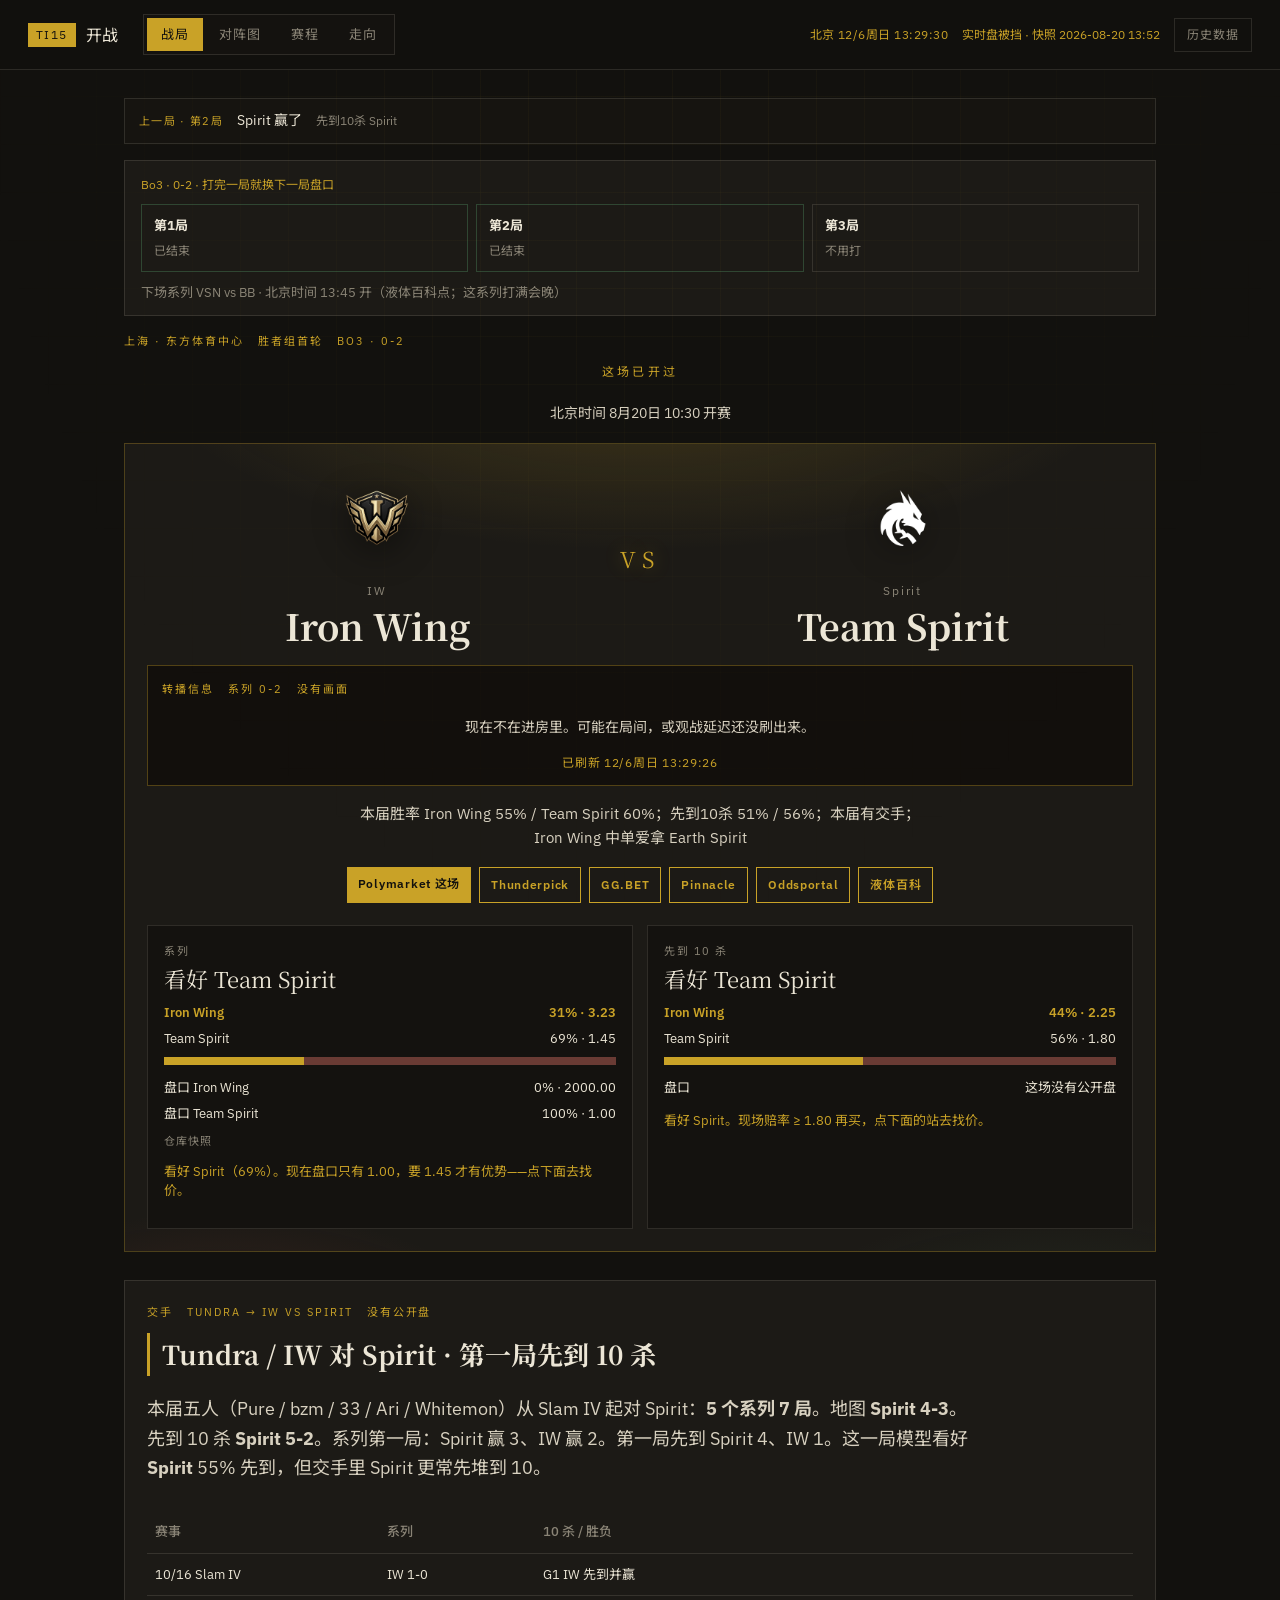
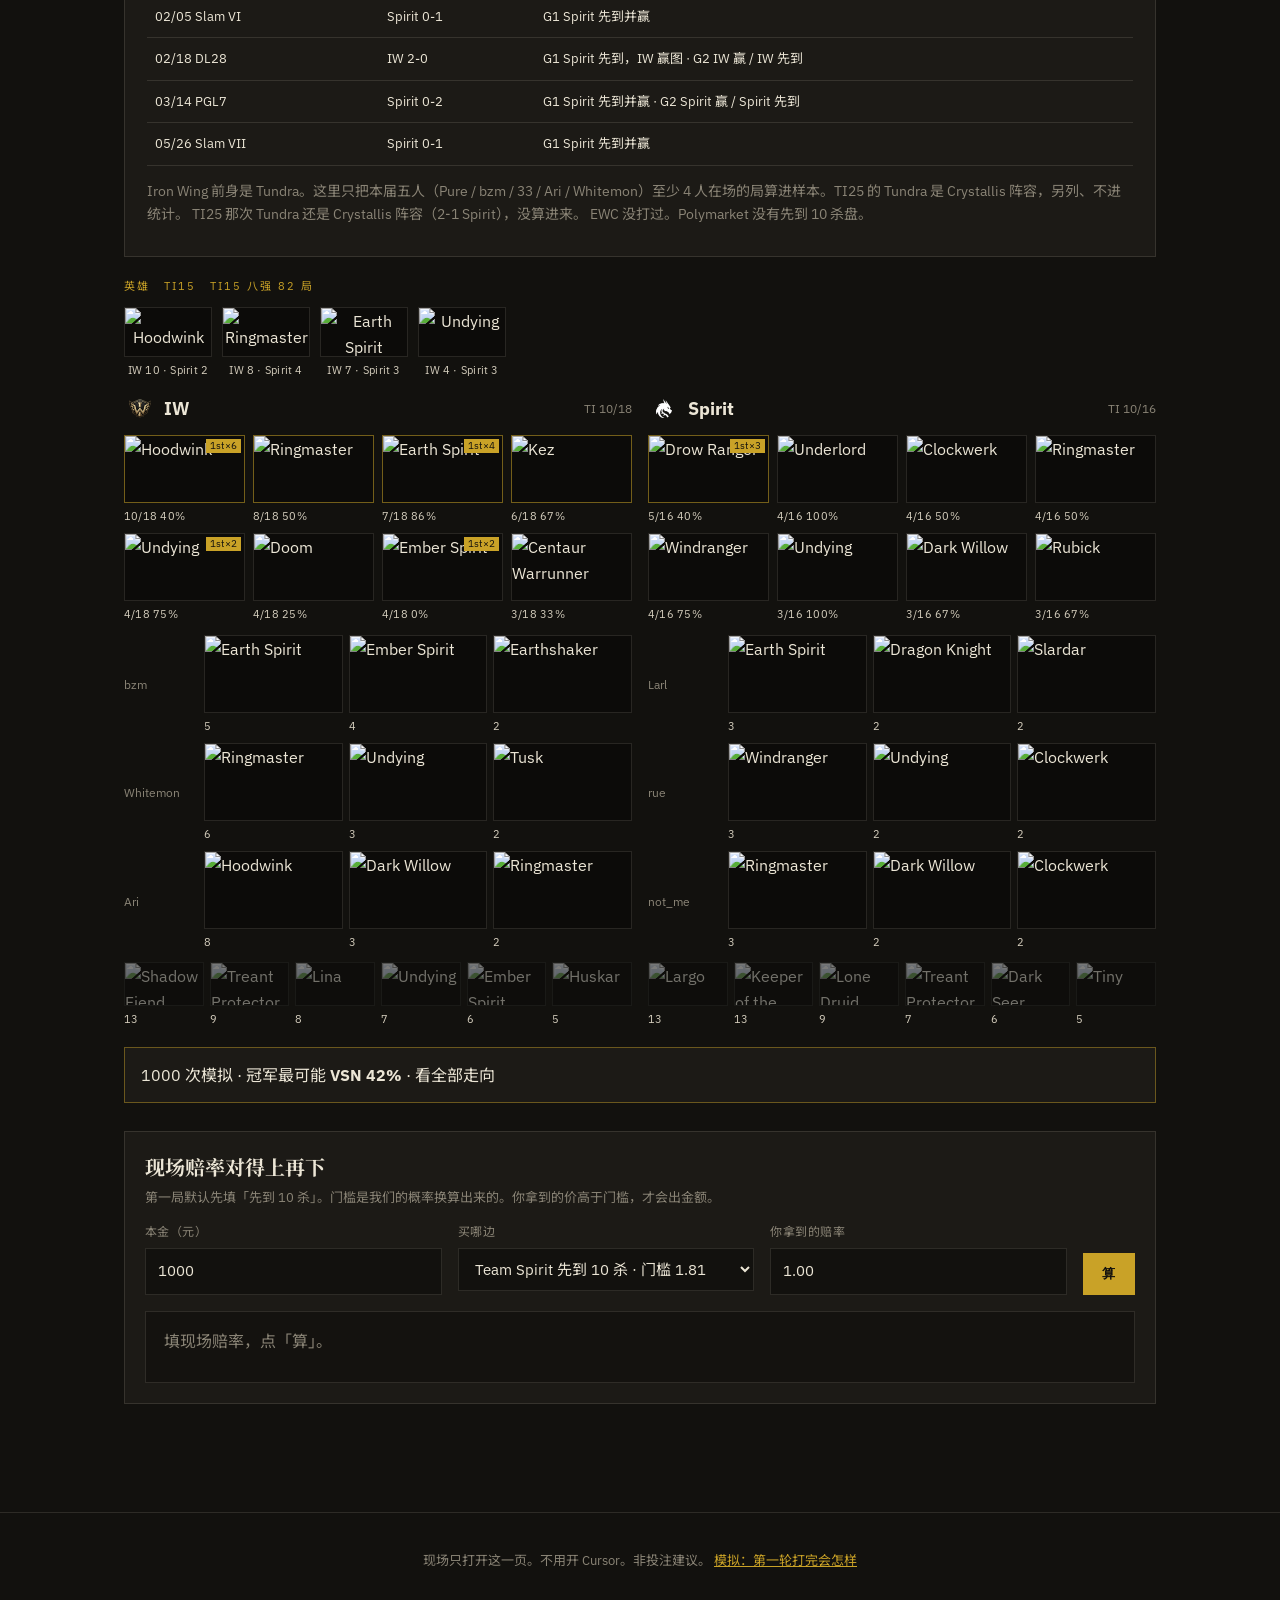
==== commit 9c935f3a: "Launch a Cursor agent after each finished map, not after ingest. Detect Game N done from Liquipedia " ====
--- a/web/analysis.html
+++ b/web/analysis.html
@@ -32,8 +32,8 @@
     <p>现场只打开这一页。不用开 Cursor。非投注建议。 <a href="./demo.html">模拟：第一轮打完会怎样</a></p>
   </footer>
   <script src="./data.js" onerror="document.getElementById('app').textContent='数据文件没下来，刷新一下。'"></script>
-  <script src="./odds.js?v=heroico"></script>
-  <script src="./live.js?v=heroico"></script>
-  <script src="./analysis.js?v=heroico"></script>
+  <script src="./odds.js?v=mapagent"></script>
+  <script src="./live.js?v=mapagent"></script>
+  <script src="./analysis.js?v=mapagent"></script>
 </body>
 </html>
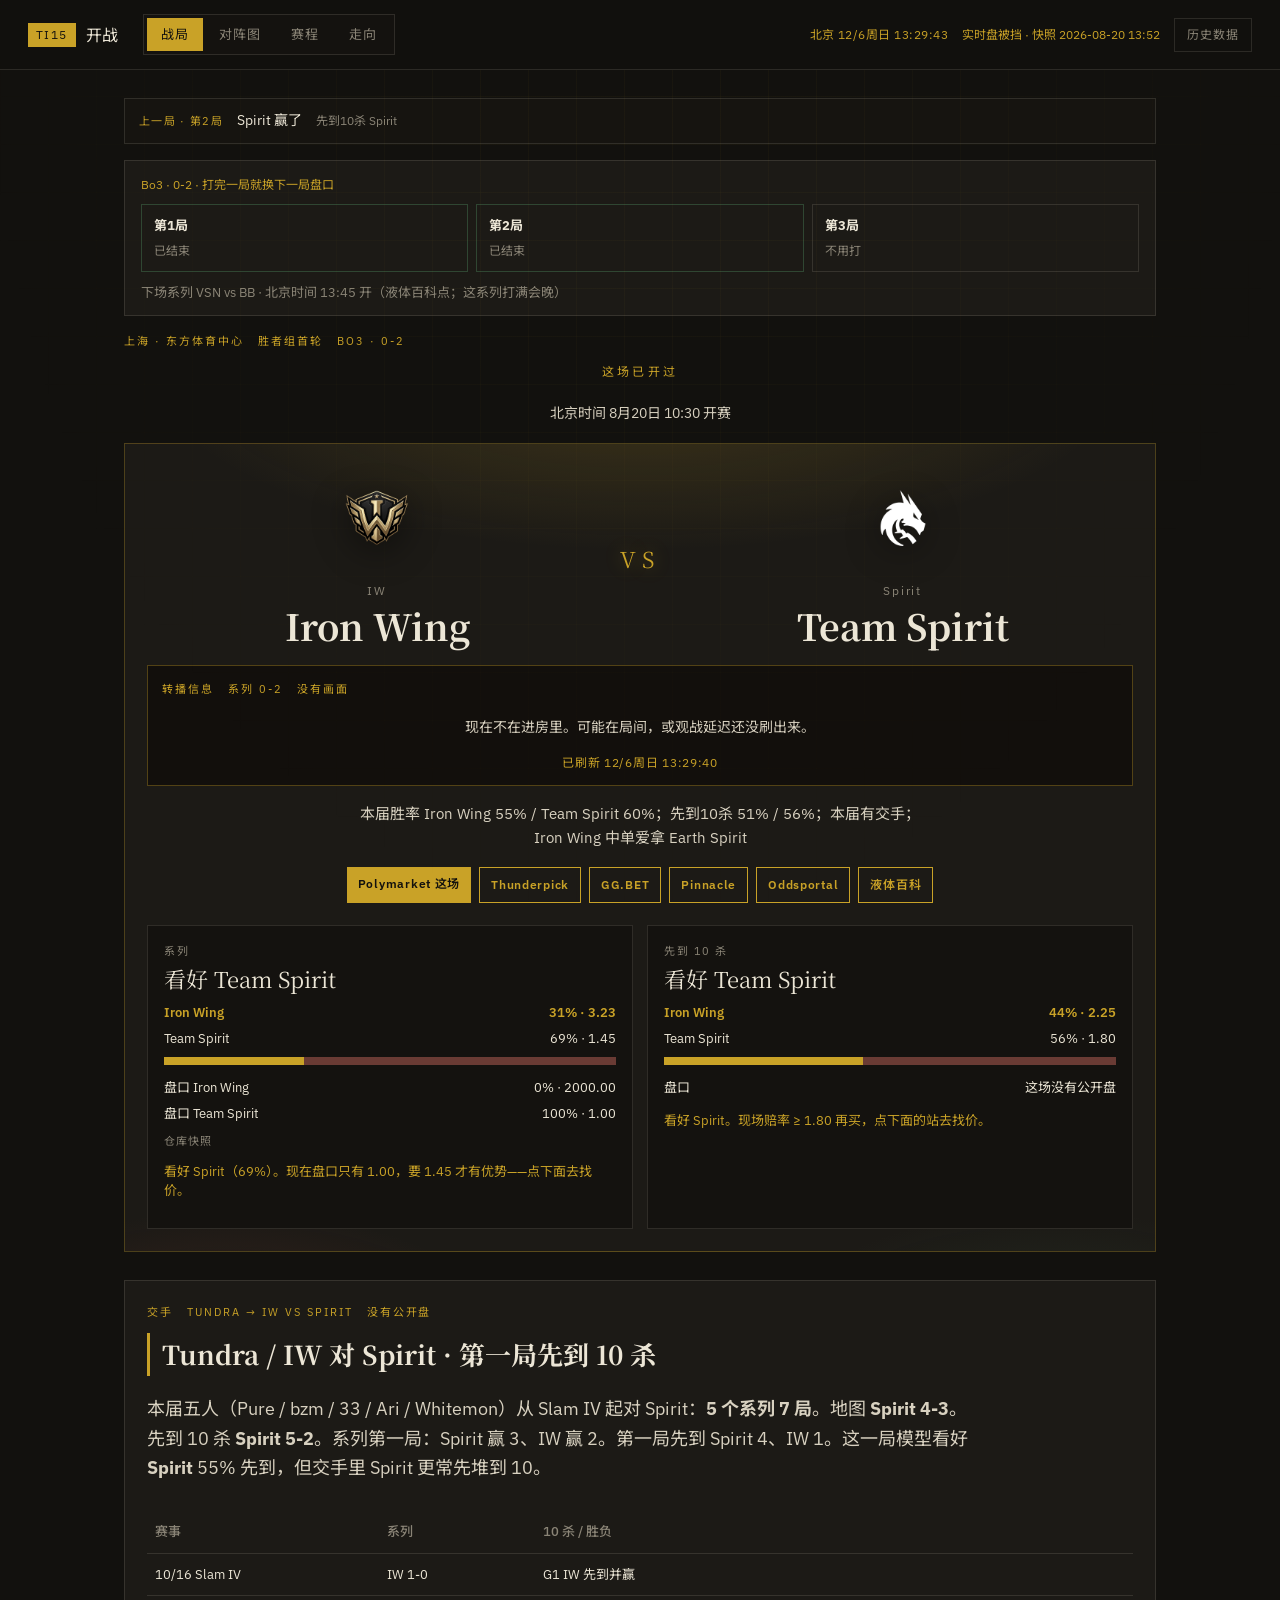
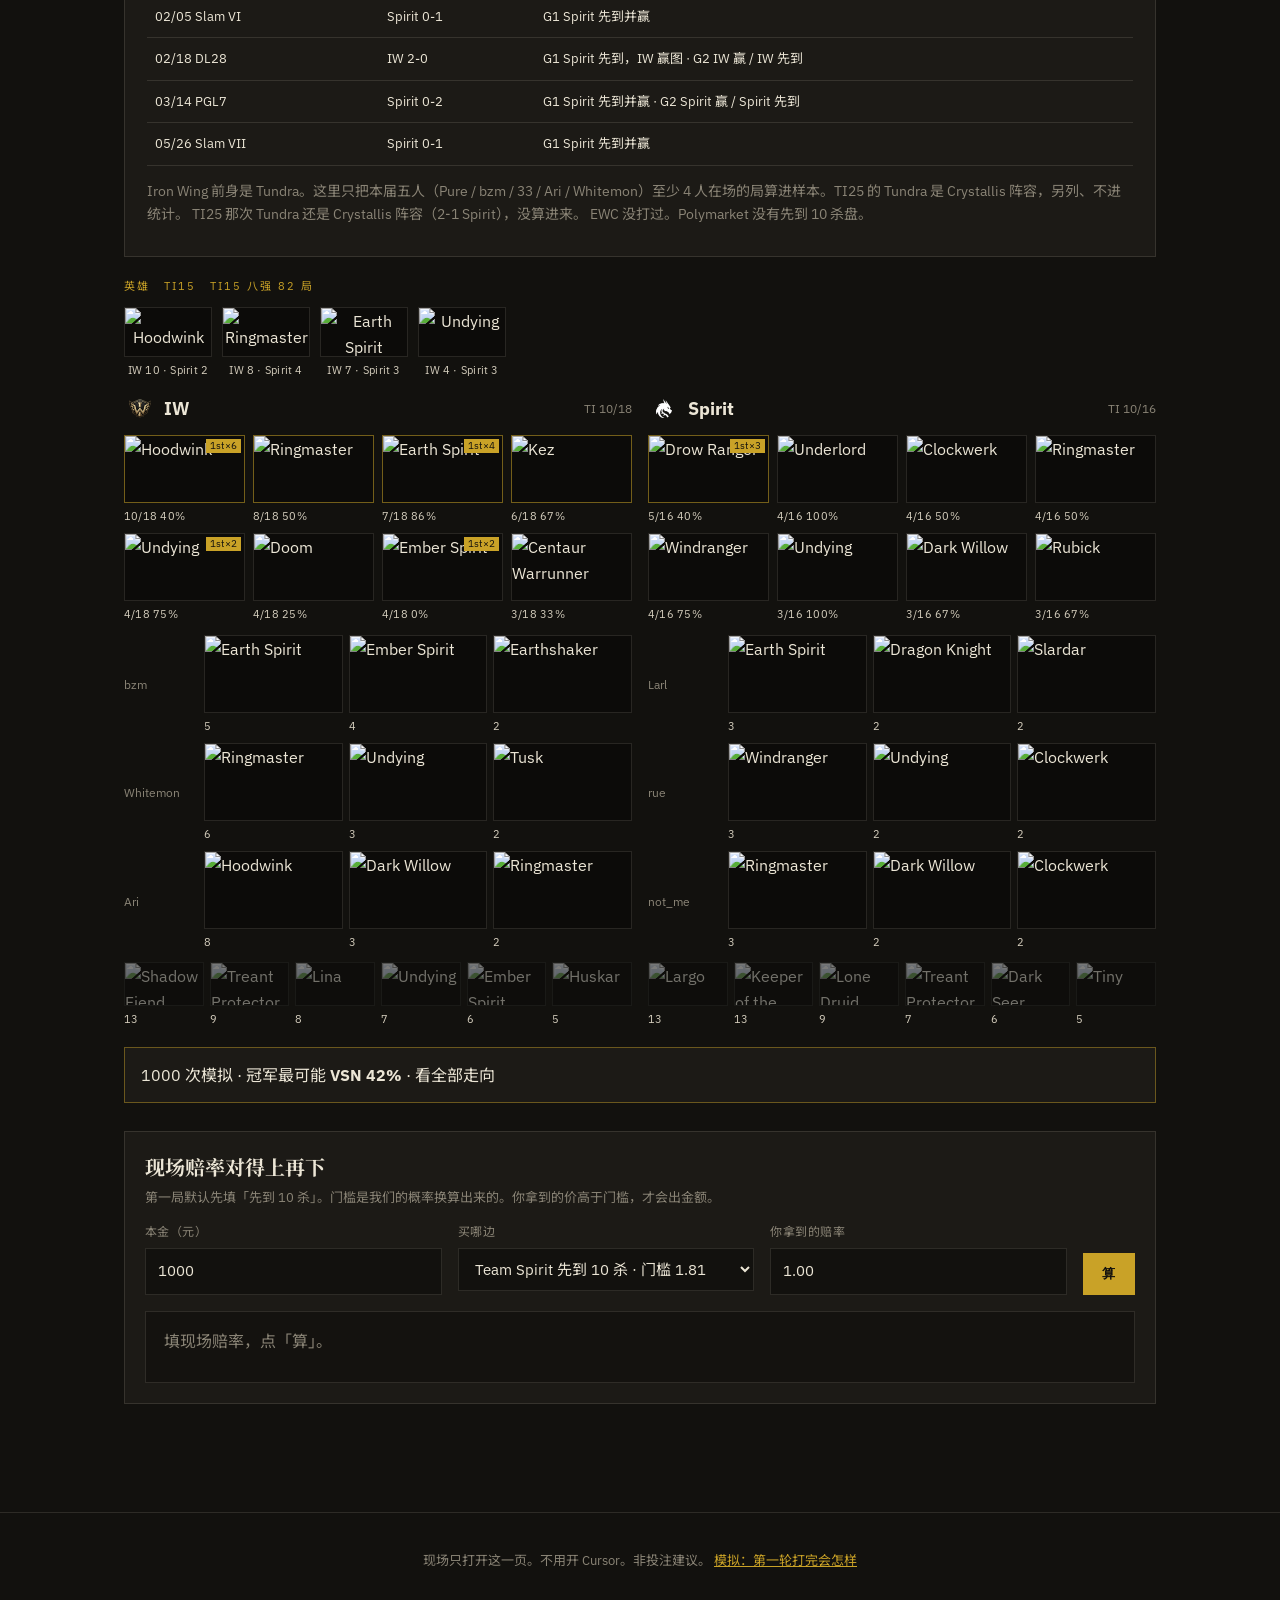
==== commit e7a7aeb2: "Never keep showing Game 1 after Game 2 exists. OpenDota leaves the finished lobby 'active', and a st" ====
--- a/web/analysis.html
+++ b/web/analysis.html
@@ -32,8 +32,8 @@
     <p>现场只打开这一页。不用开 Cursor。非投注建议。 <a href="./demo.html">模拟：第一轮打完会怎样</a></p>
   </footer>
   <script src="./data.js" onerror="document.getElementById('app').textContent='数据文件没下来，刷新一下。'"></script>
-  <script src="./odds.js?v=mapagent"></script>
-  <script src="./live.js?v=mapagent"></script>
-  <script src="./analysis.js?v=mapagent"></script>
+  <script src="./odds.js?v=g2now"></script>
+  <script src="./live.js?v=g2now"></script>
+  <script src="./analysis.js?v=g2now"></script>
 </body>
 </html>
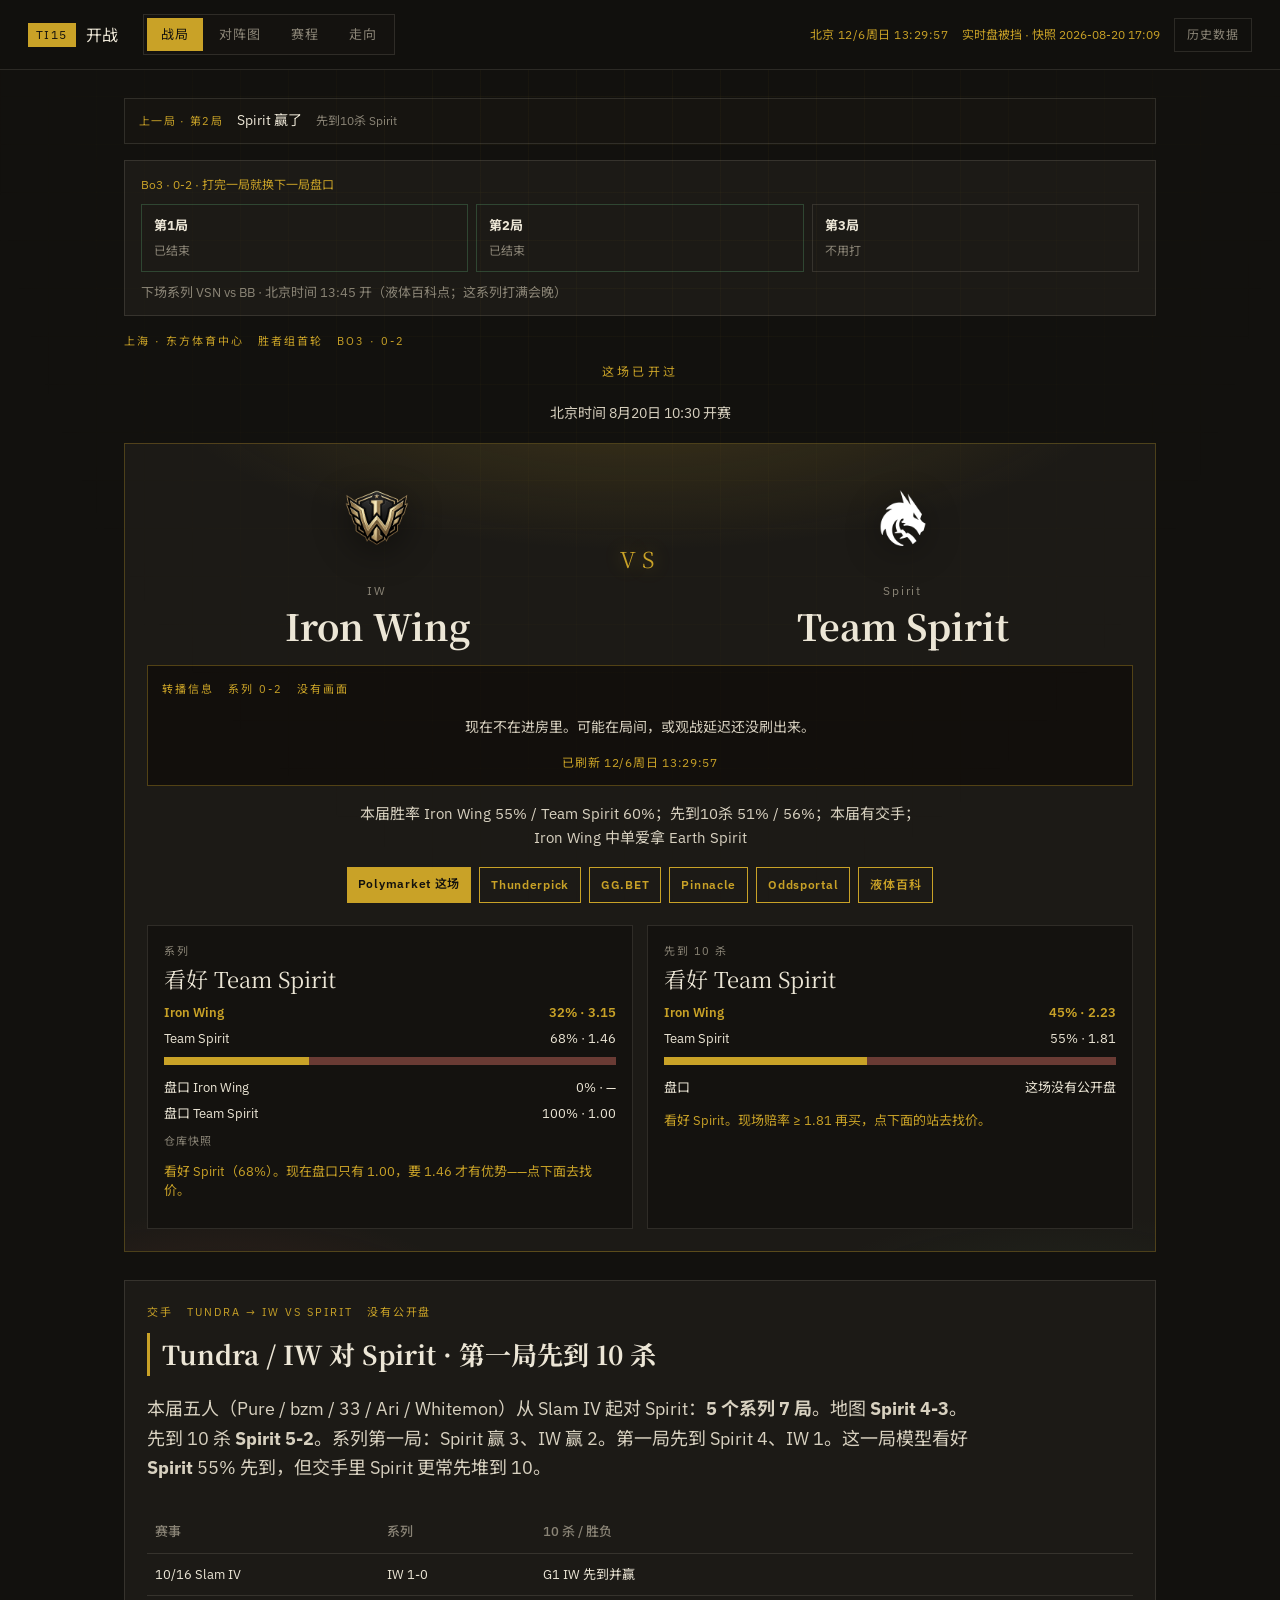
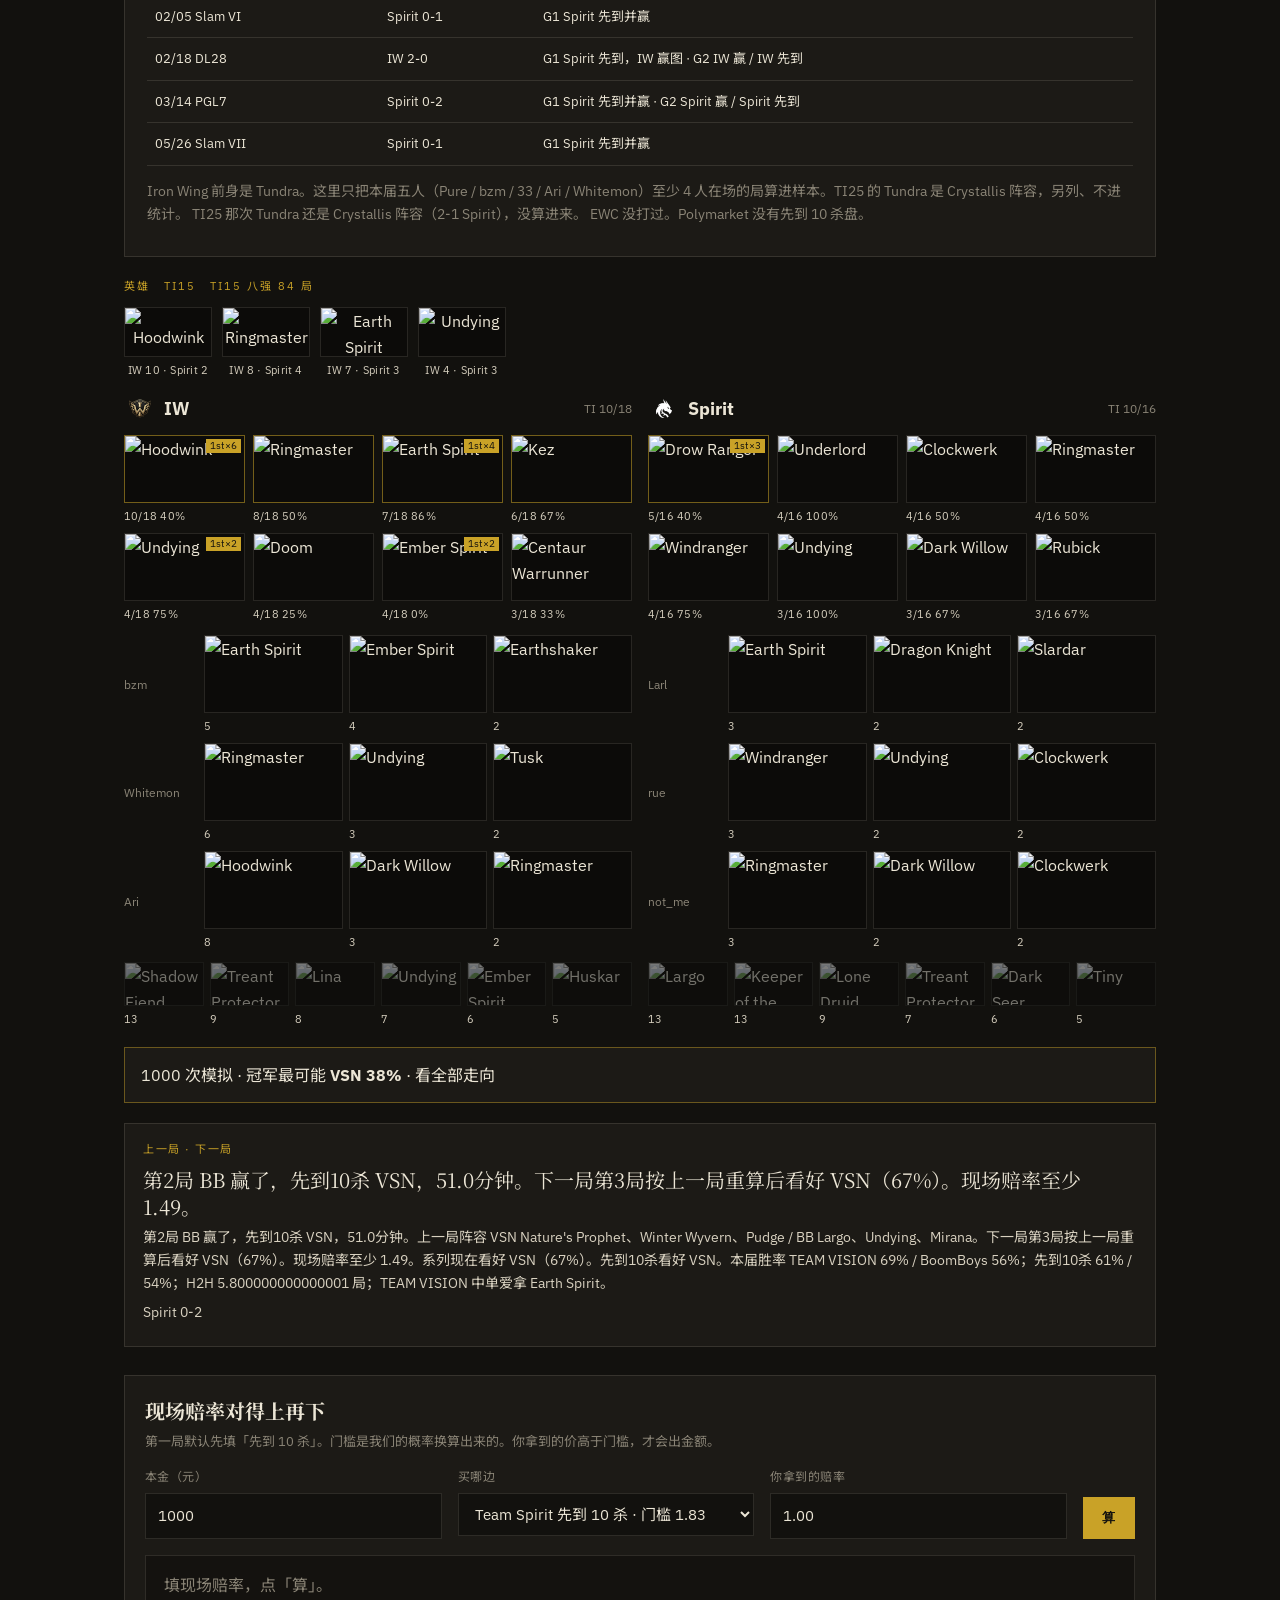
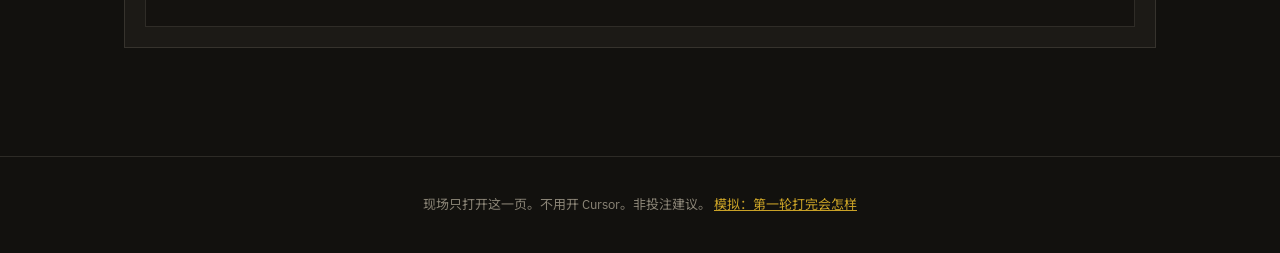
==== commit 7a40f8fd: "Keep the homepage on a live Bo3 even after the 3-hour kickoff window. A long Game 1+2 already pushed" ====
--- a/web/analysis.html
+++ b/web/analysis.html
@@ -32,8 +32,8 @@
     <p>现场只打开这一页。不用开 Cursor。非投注建议。 <a href="./demo.html">模拟：第一轮打完会怎样</a></p>
   </footer>
   <script src="./data.js" onerror="document.getElementById('app').textContent='数据文件没下来，刷新一下。'"></script>
-  <script src="./odds.js?v=g2now"></script>
-  <script src="./live.js?v=g2now"></script>
-  <script src="./analysis.js?v=g2now"></script>
+  <script src="./odds.js?v=venue"></script>
+  <script src="./live.js?v=venue"></script>
+  <script src="./analysis.js?v=venue"></script>
 </body>
 </html>
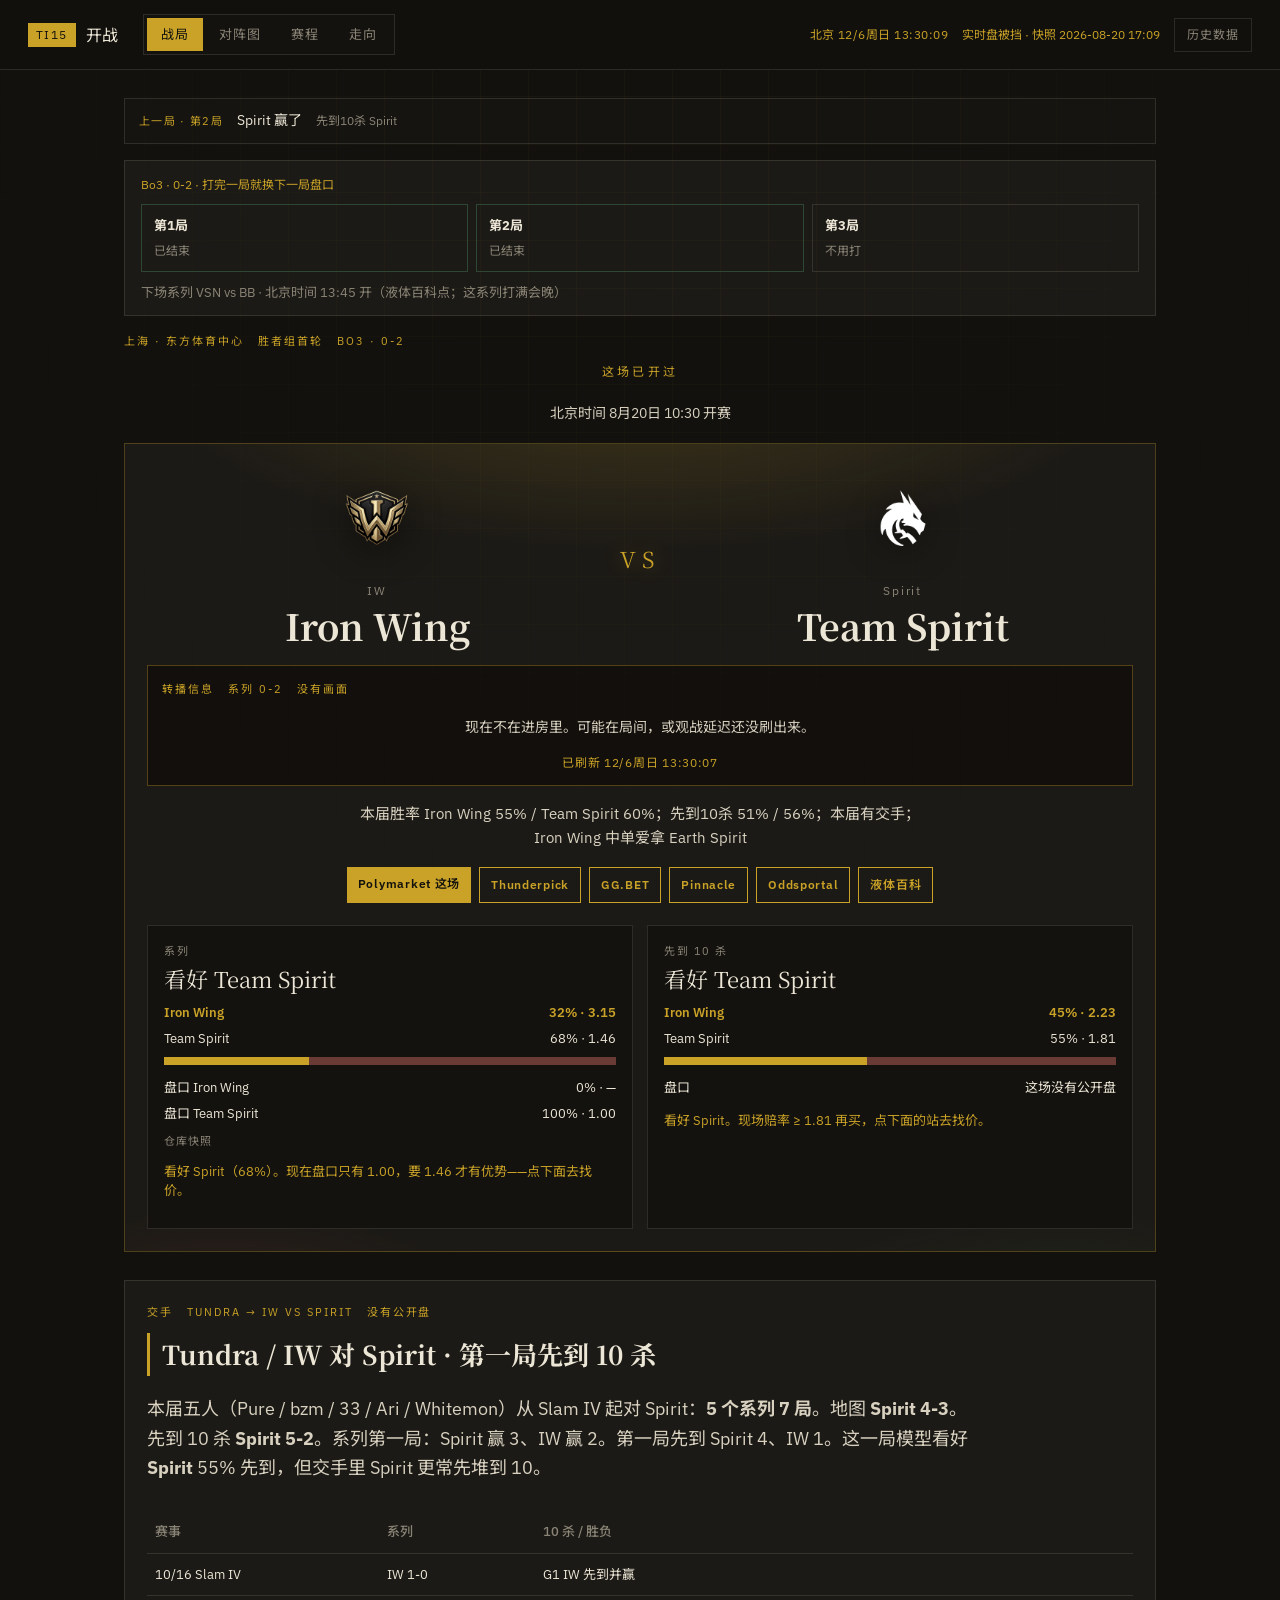
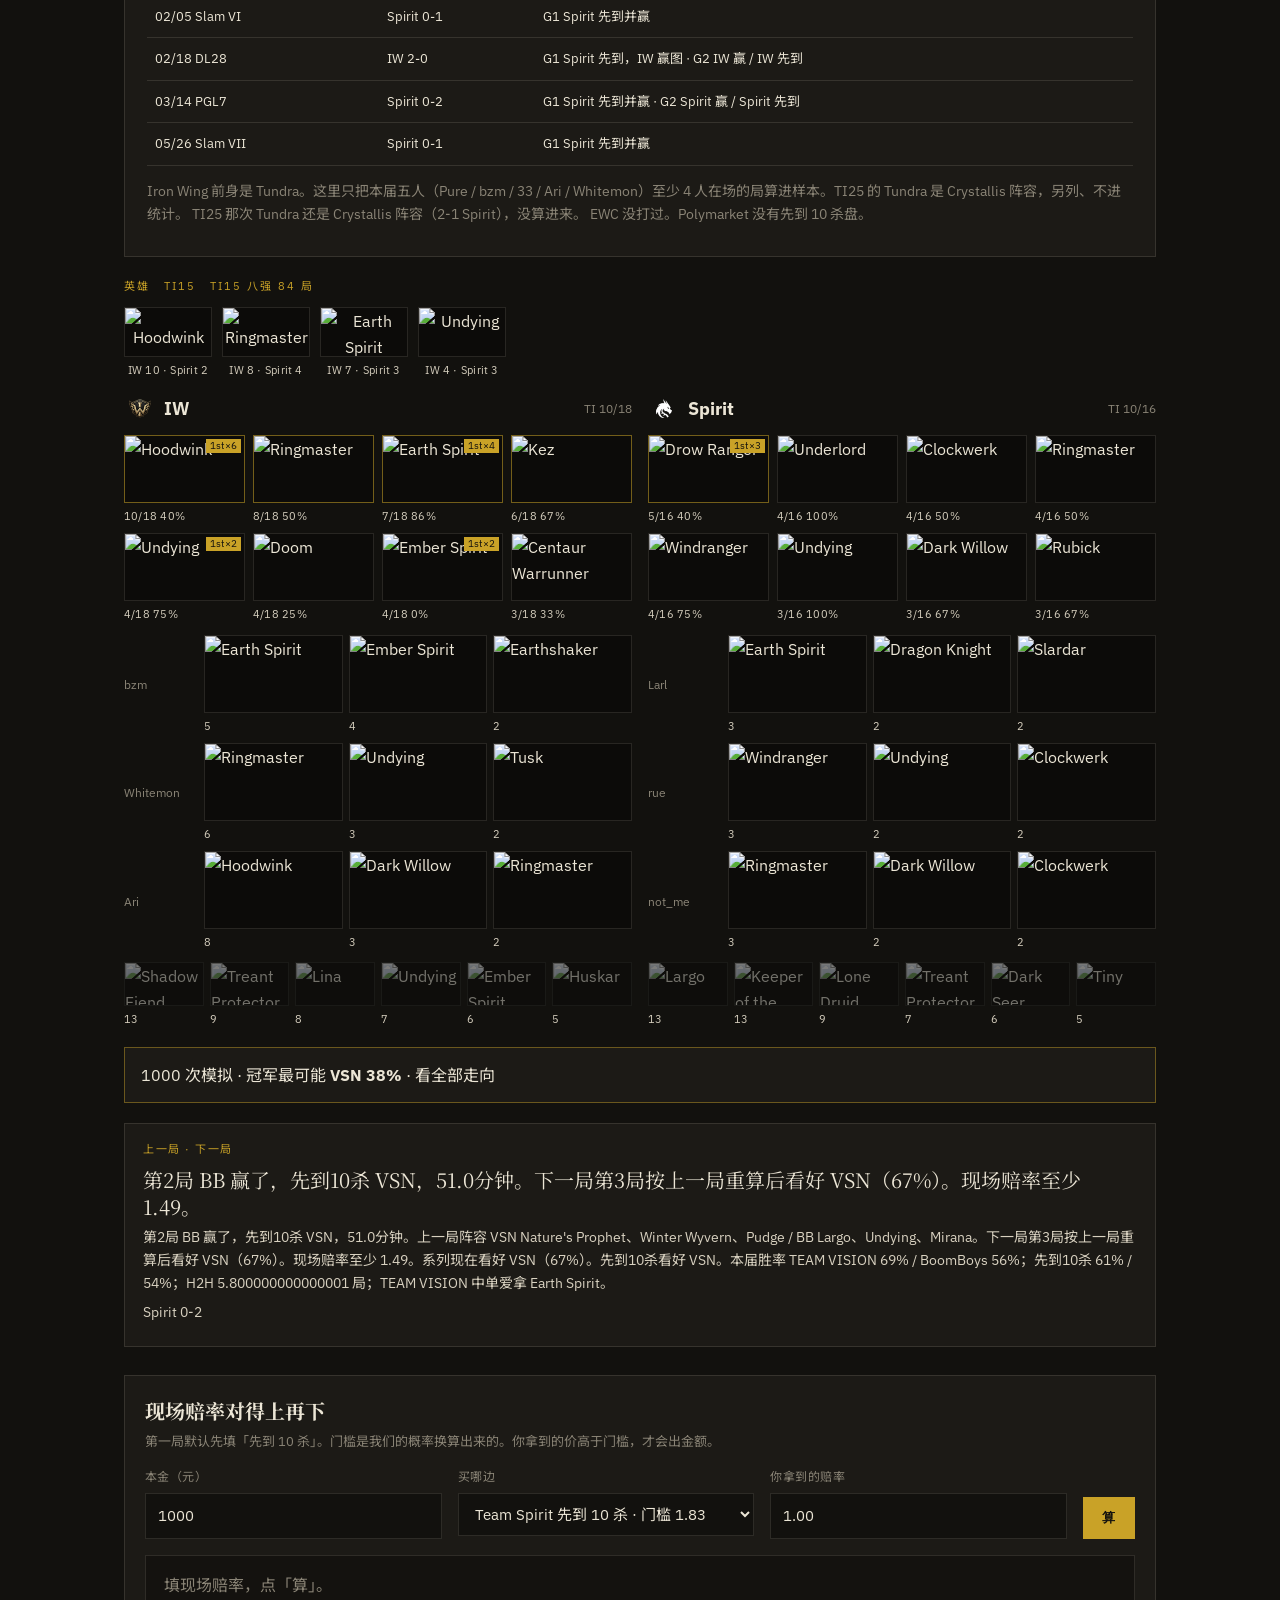
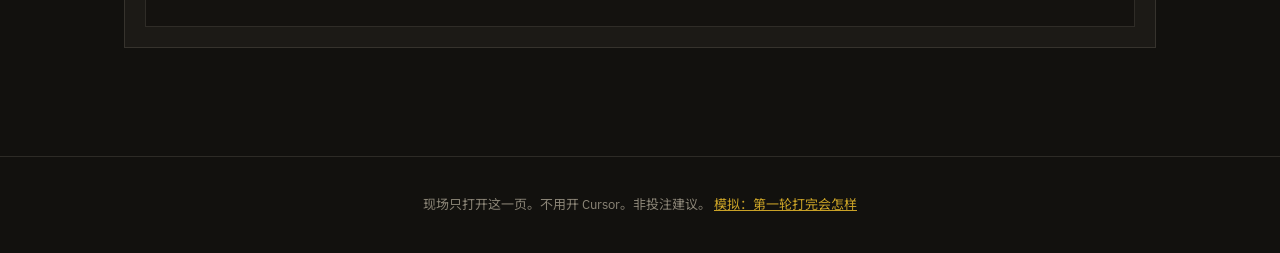
==== commit 21de3303: "Fill the next round from Liquipedia 2-1, even if OpenDota is still parsing. A finished series should" ====
--- a/web/analysis.html
+++ b/web/analysis.html
@@ -32,8 +32,8 @@
     <p>现场只打开这一页。不用开 Cursor。非投注建议。 <a href="./demo.html">模拟：第一轮打完会怎样</a></p>
   </footer>
   <script src="./data.js" onerror="document.getElementById('app').textContent='数据文件没下来，刷新一下。'"></script>
-  <script src="./odds.js?v=venue"></script>
-  <script src="./live.js?v=venue"></script>
-  <script src="./analysis.js?v=venue"></script>
+  <script src="./odds.js?v=venue2"></script>
+  <script src="./live.js?v=venue2"></script>
+  <script src="./analysis.js?v=venue2"></script>
 </body>
 </html>
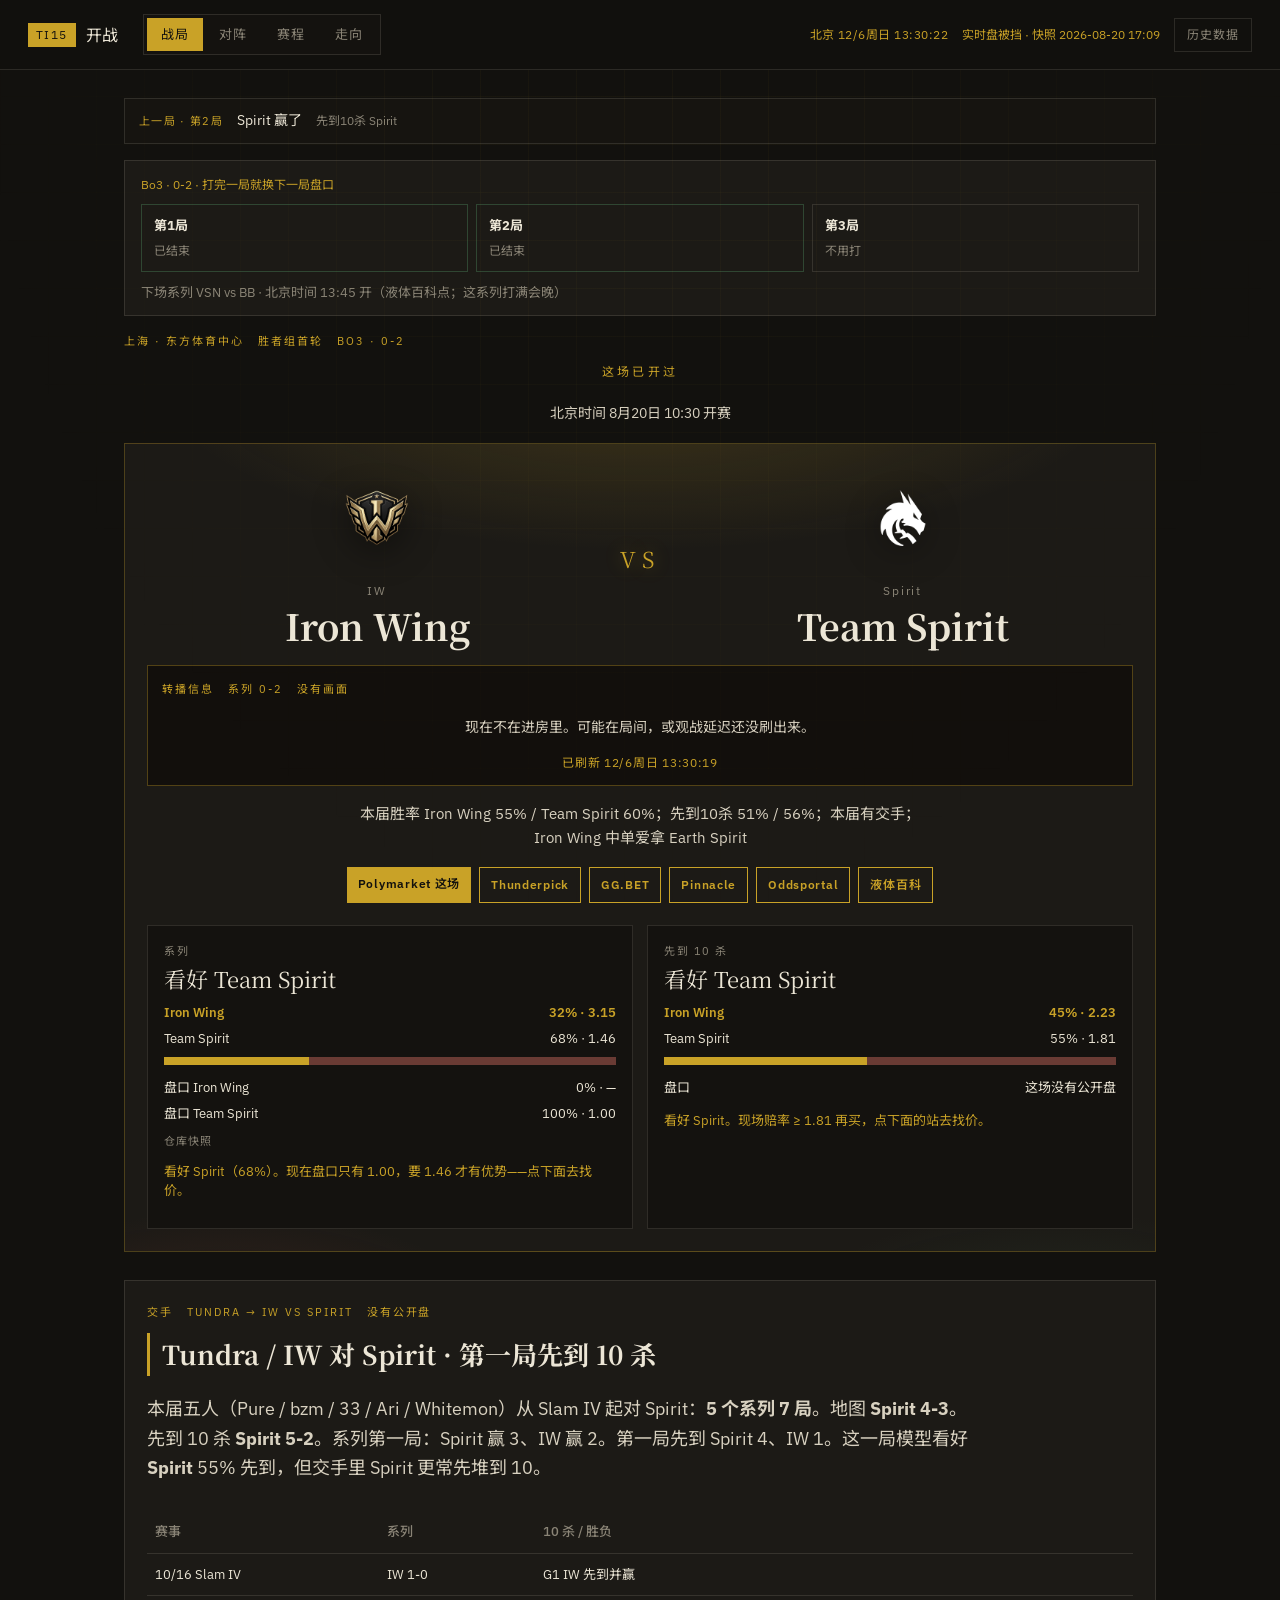
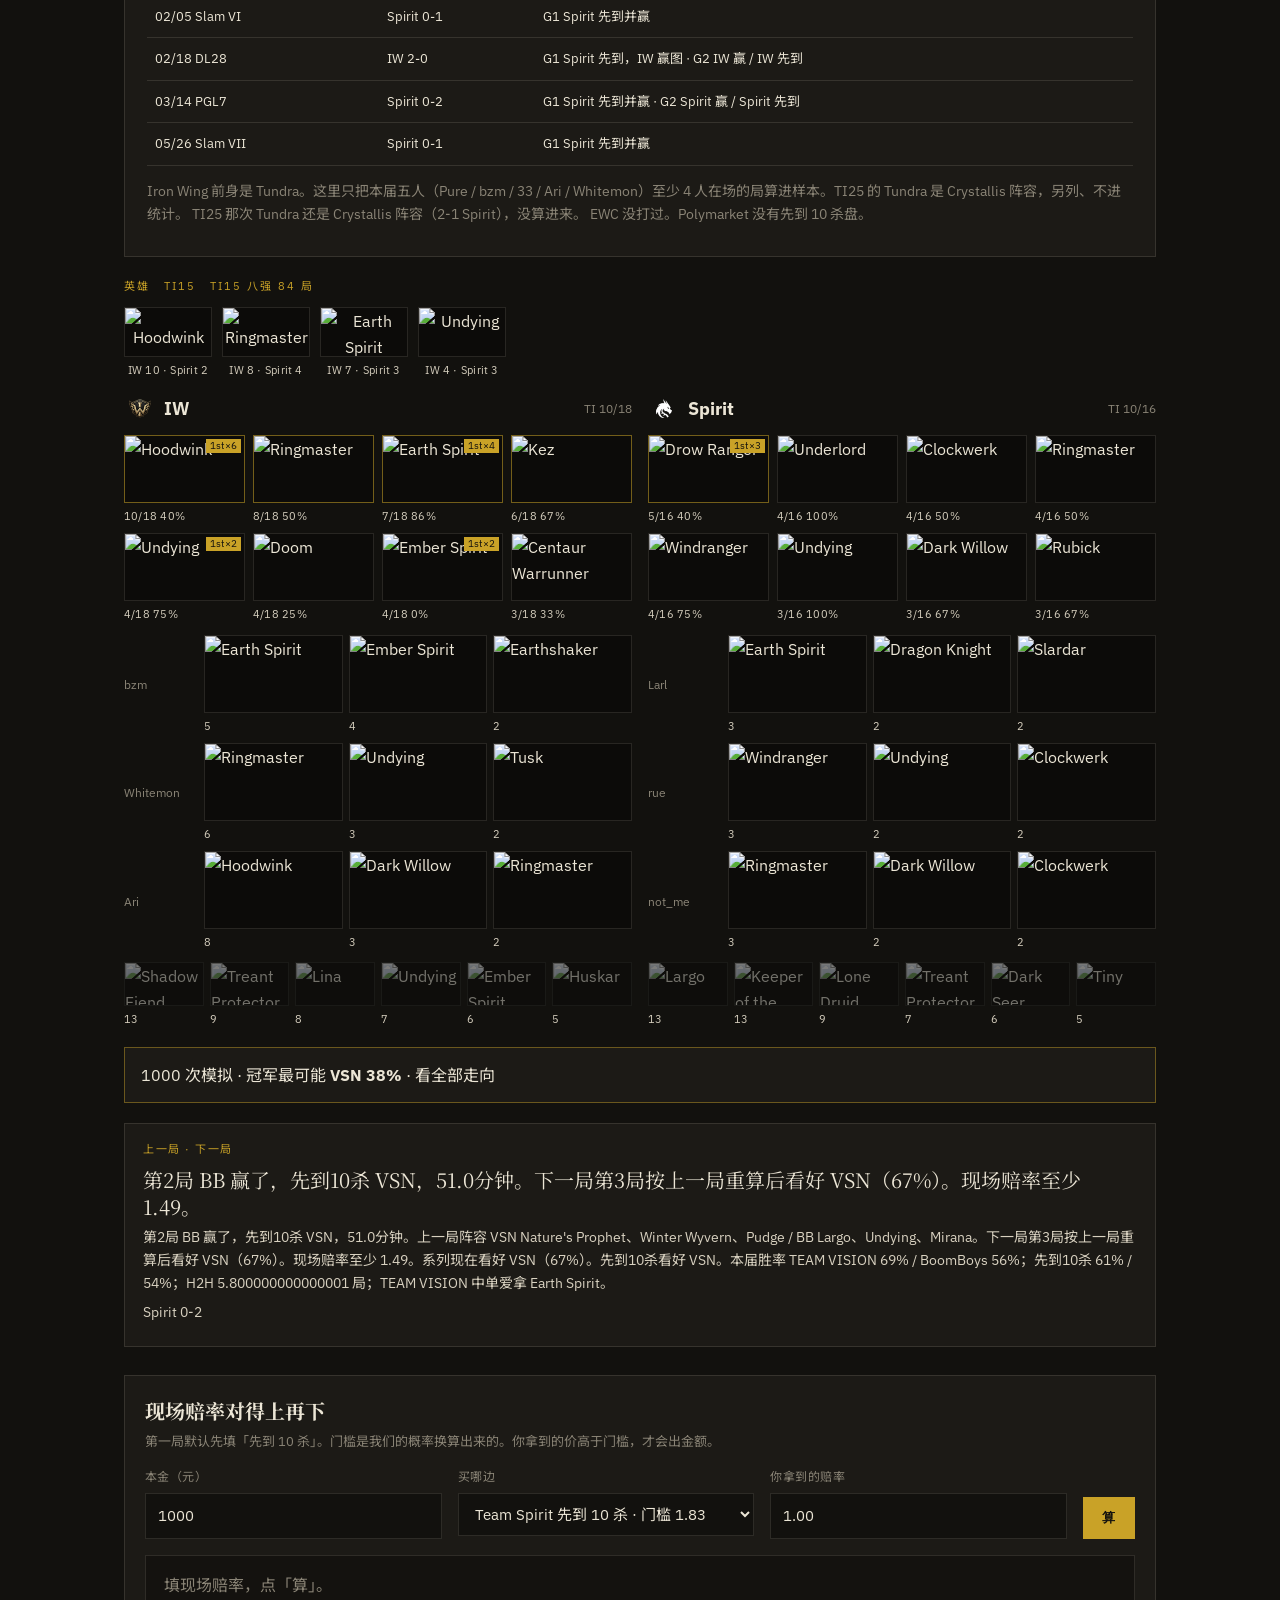
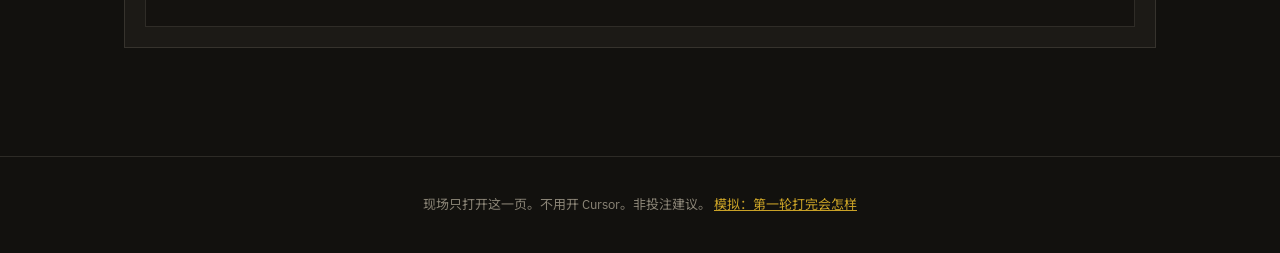
==== commit 537ec9ca: "Shrink the phone top bar to one row on iPhone. The live tabs were wrapping under the Beijing clock a" ====
--- a/web/analysis.html
+++ b/web/analysis.html
@@ -2,12 +2,13 @@
 <html lang="zh-CN">
 <head>
   <meta charset="UTF-8" />
-  <meta name="viewport" content="width=device-width, initial-scale=1" />
+  <meta name="viewport" content="width=device-width, initial-scale=1, viewport-fit=cover" />
+  <meta name="theme-color" content="#12110e" />
   <title>TI15 观赛</title>
   <link rel="preconnect" href="https://fonts.googleapis.com" />
   <link rel="preconnect" href="https://fonts.gstatic.com" crossorigin />
   <link href="https://fonts.googleapis.com/css2?family=IBM+Plex+Sans:wght@400;500;600&family=Noto+Sans+SC:wght@400;500;700&family=Noto+Serif+SC:wght@600;700&display=swap" rel="stylesheet" />
-  <link rel="stylesheet" href="./styles.css" />
+  <link rel="stylesheet" href="./styles.css?v=iphone" />
 </head>
 <body class="live-page">
   <div class="bg-grid"></div>
@@ -20,7 +21,7 @@
       <div class="clock-now" id="beijing-now">北京时间 …</div>
       <div class="status" id="odds-status">更新中…</div>
       <div class="history-wrap">
-        <button type="button" class="history-btn" id="history-btn" aria-expanded="false" aria-controls="history-menu">历史数据</button>
+        <button type="button" class="history-btn" id="history-btn" aria-expanded="false" aria-controls="history-menu">历史<span class="hist-rest">数据</span></button>
         <div class="history-menu" id="history-menu" hidden></div>
       </div>
     </div>
@@ -32,8 +33,8 @@
     <p>现场只打开这一页。不用开 Cursor。非投注建议。 <a href="./demo.html">模拟：第一轮打完会怎样</a></p>
   </footer>
   <script src="./data.js" onerror="document.getElementById('app').textContent='数据文件没下来，刷新一下。'"></script>
-  <script src="./odds.js?v=venue2"></script>
-  <script src="./live.js?v=venue2"></script>
-  <script src="./analysis.js?v=venue2"></script>
+  <script src="./odds.js?v=iphone"></script>
+  <script src="./live.js?v=iphone"></script>
+  <script src="./analysis.js?v=iphone"></script>
 </body>
 </html>
--- a/web/styles.css
+++ b/web/styles.css
@@ -11,7 +11,7 @@
 }
 
 * { box-sizing: border-box; }
-html { scroll-behavior: smooth; }
+html { scroll-behavior: smooth; -webkit-text-size-adjust: 100%; text-size-adjust: 100%; }
 body {
   margin: 0;
   color: var(--paper);
@@ -59,11 +59,12 @@
 }
 .live-tabs {
   display: flex;
-  flex-wrap: wrap;
+  flex-wrap: nowrap;
   gap: 2px;
   padding: 3px;
   border: 1px solid var(--line);
   background: #14120f;
+  min-width: 0;
 }
 .live-tab {
   border: 0;
@@ -96,6 +97,7 @@
   font-size: 12px;
   letter-spacing: 0.08em;
   cursor: pointer;
+  white-space: nowrap;
 }
 .history-btn:hover, .history-btn.open { color: var(--gold); border-color: var(--gold); }
 .history-menu {
@@ -1312,9 +1314,31 @@
   .grid-2, .ia, .matches, .phases, .hero-meta, .stat-row, .compare, .lenses, .draft, .stake-stats, .calc-form, .markets, .slate-row, .live-calc .calc-form, .sched-days, .f10k-pair, .hero-pair { grid-template-columns: 1fr; }
   .hero-grid { grid-template-columns: repeat(4, 1fr); }
   nav { display: none; }
-  .topbar { padding: 12px 16px; gap: 12px; }
-  .status, .clock-now { font-size: 11px; }
-  .live-tab { padding: 6px 10px; font-size: 12px; }
+  .topbar {
+    flex-wrap: nowrap;
+    align-items: center;
+    padding: 4px max(10px, env(safe-area-inset-right, 0px)) 4px max(10px, env(safe-area-inset-left, 0px));
+    gap: 8px;
+    line-height: 1.2;
+  }
+  .status, .clock-now { display: none; }
+  .brand > span:not(.aegis) { display: none; }
+  .hist-rest { display: none; }
+  .live-tabs {
+    flex: 1;
+    justify-content: stretch;
+    padding: 2px;
+  }
+  .live-tab {
+    flex: 1;
+    padding: 8px 4px;
+    font-size: 13px;
+    letter-spacing: 0;
+    white-space: nowrap;
+  }
+  .history-btn { padding: 8px 10px; font-size: 13px; letter-spacing: 0; }
+  .live-main { padding: 10px 12px 28px; }
+  .live-page footer { padding: 12px 12px calc(12px + env(safe-area-inset-bottom, 0px)); }
   .live-teams { gap: 8px; }
   .live-poster { padding: 20px 16px; }
   .crest { width: 72px; height: 72px; }
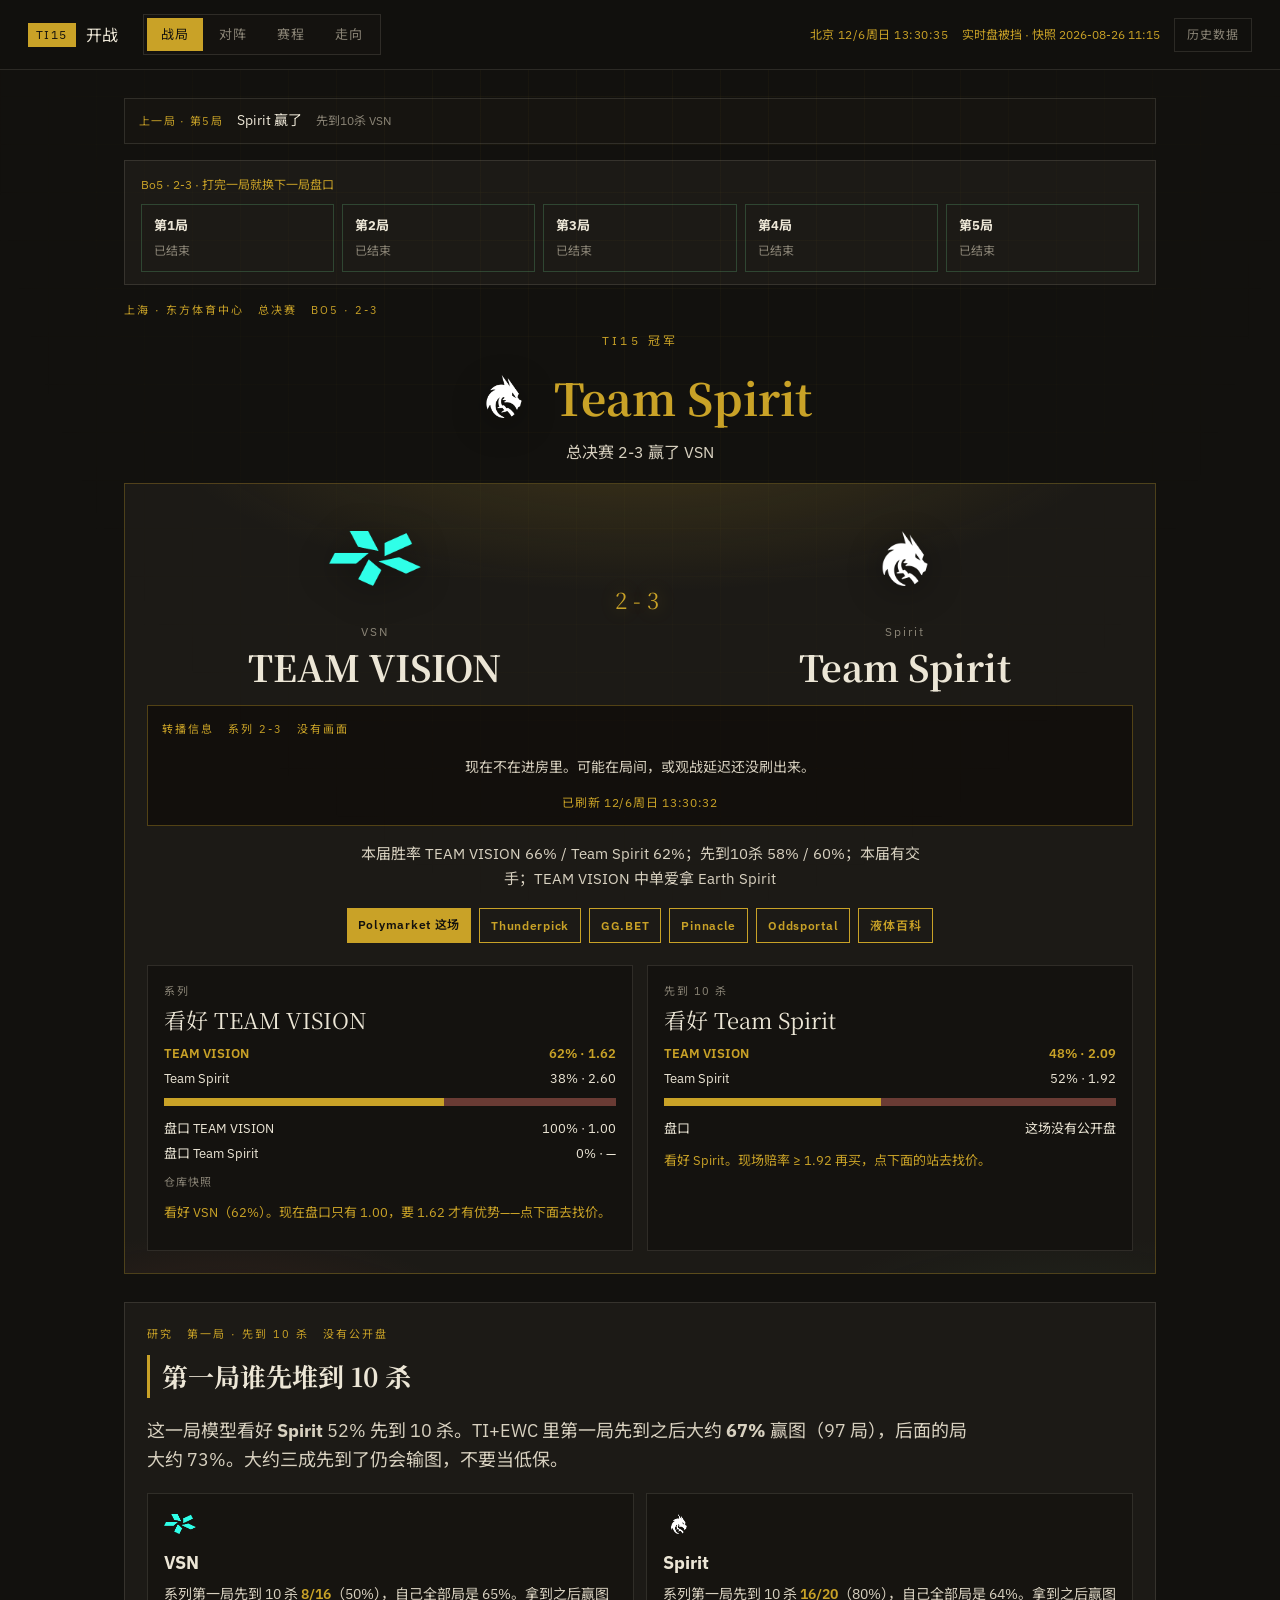
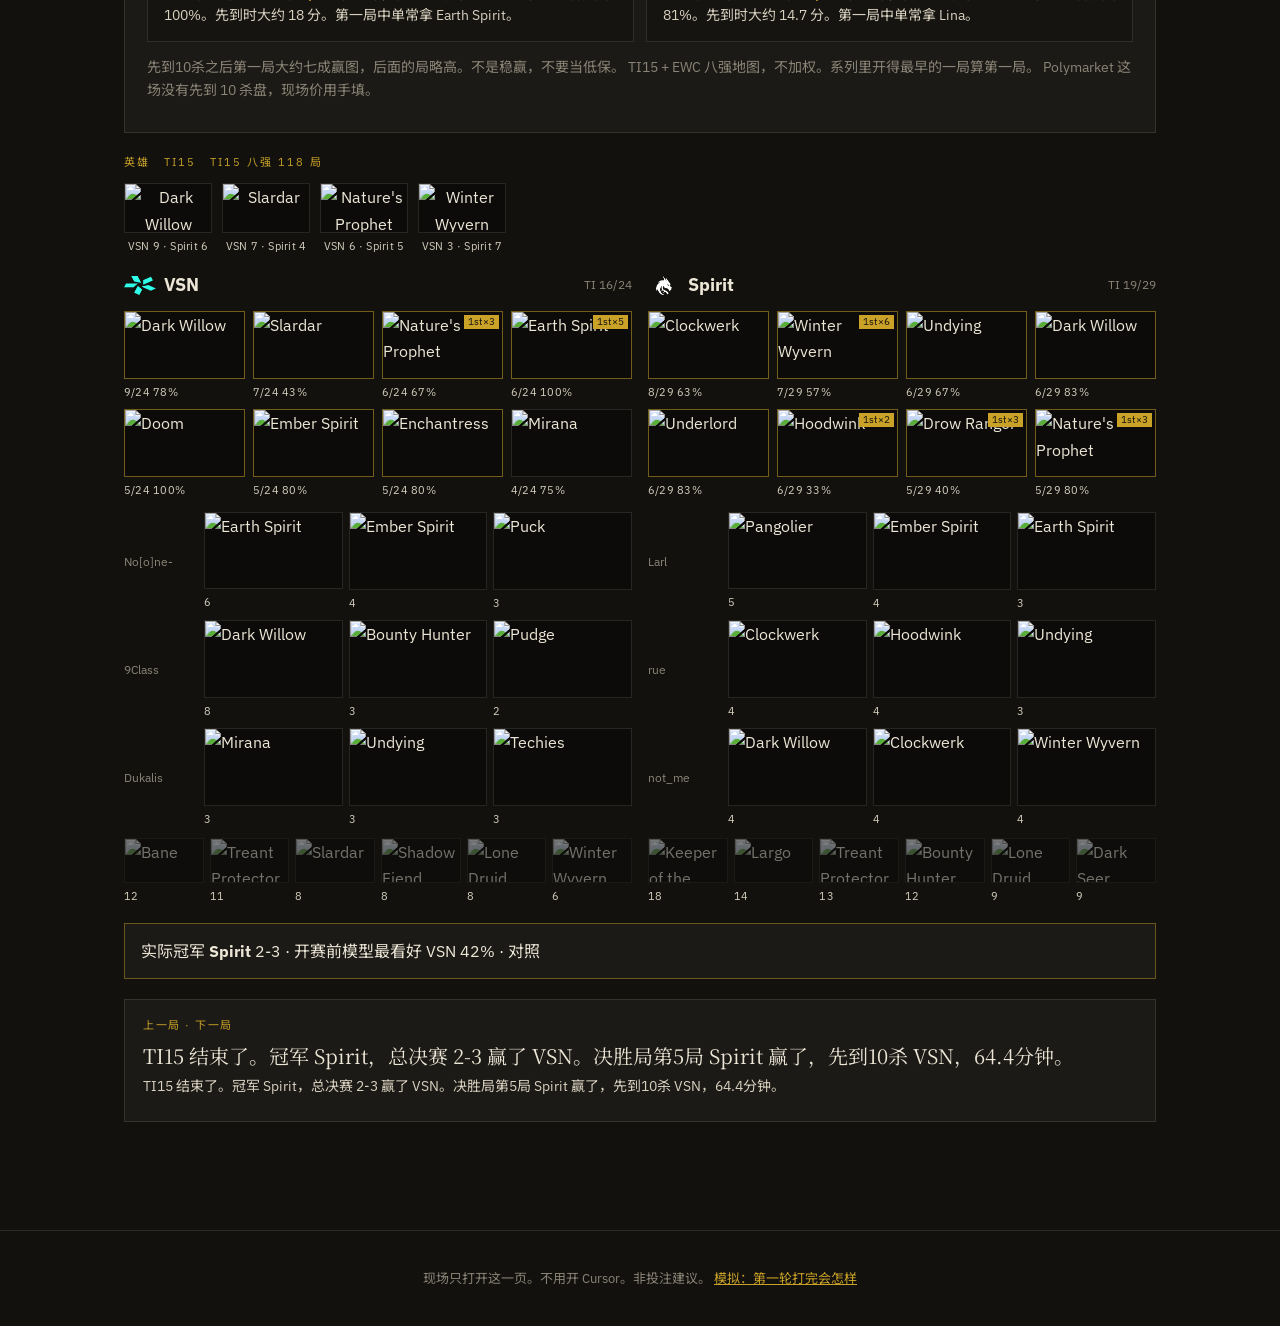
==== commit a091c5fd: "Fix the TI15 champion: Spirit 3-2, not VSN. The bracket merger dumped every VSN–Spirit map into the " ====
--- a/web/analysis.html
+++ b/web/analysis.html
@@ -8,7 +8,7 @@
   <link rel="preconnect" href="https://fonts.googleapis.com" />
   <link rel="preconnect" href="https://fonts.gstatic.com" crossorigin />
   <link href="https://fonts.googleapis.com/css2?family=IBM+Plex+Sans:wght@400;500;600&family=Noto+Sans+SC:wght@400;500;700&family=Noto+Serif+SC:wght@600;700&display=swap" rel="stylesheet" />
-  <link rel="stylesheet" href="./styles.css?v=iphone" />
+  <link rel="stylesheet" href="./styles.css?v=champ" />
 </head>
 <body class="live-page">
   <div class="bg-grid"></div>
@@ -33,8 +33,8 @@
     <p>现场只打开这一页。不用开 Cursor。非投注建议。 <a href="./demo.html">模拟：第一轮打完会怎样</a></p>
   </footer>
   <script src="./data.js" onerror="document.getElementById('app').textContent='数据文件没下来，刷新一下。'"></script>
-  <script src="./odds.js?v=iphone"></script>
-  <script src="./live.js?v=iphone"></script>
-  <script src="./analysis.js?v=iphone"></script>
+  <script src="./odds.js?v=champ"></script>
+  <script src="./live.js?v=champ"></script>
+  <script src="./analysis.js?v=champ"></script>
 </body>
 </html>
--- a/web/styles.css
+++ b/web/styles.css
@@ -611,11 +611,25 @@
   font-size: 11px;
   letter-spacing: 0.16em;
 }
-.clock-kickoff {
-  margin-top: 10px;
-  color: #d8d1c0;
-  font-size: 14px;
-}
+.champ-banner {
+  text-align: center;
+  margin: 0 0 18px;
+}
+.champ-name {
+  display: flex;
+  align-items: center;
+  justify-content: center;
+  gap: 14px;
+  margin: 8px 0 6px;
+}
+.champ-name h1 {
+  font-family: "Noto Serif SC", serif;
+  font-size: clamp(28px, 5vw, 44px);
+  margin: 0;
+  color: var(--gold);
+}
+.champ-name .crest { margin: 0; width: 72px; height: 72px; }
+.champ-banner p { margin: 0; color: #d8d1c0; }
 .live-pulse {
   display: inline-block;
   font-family: "Noto Serif SC", serif;
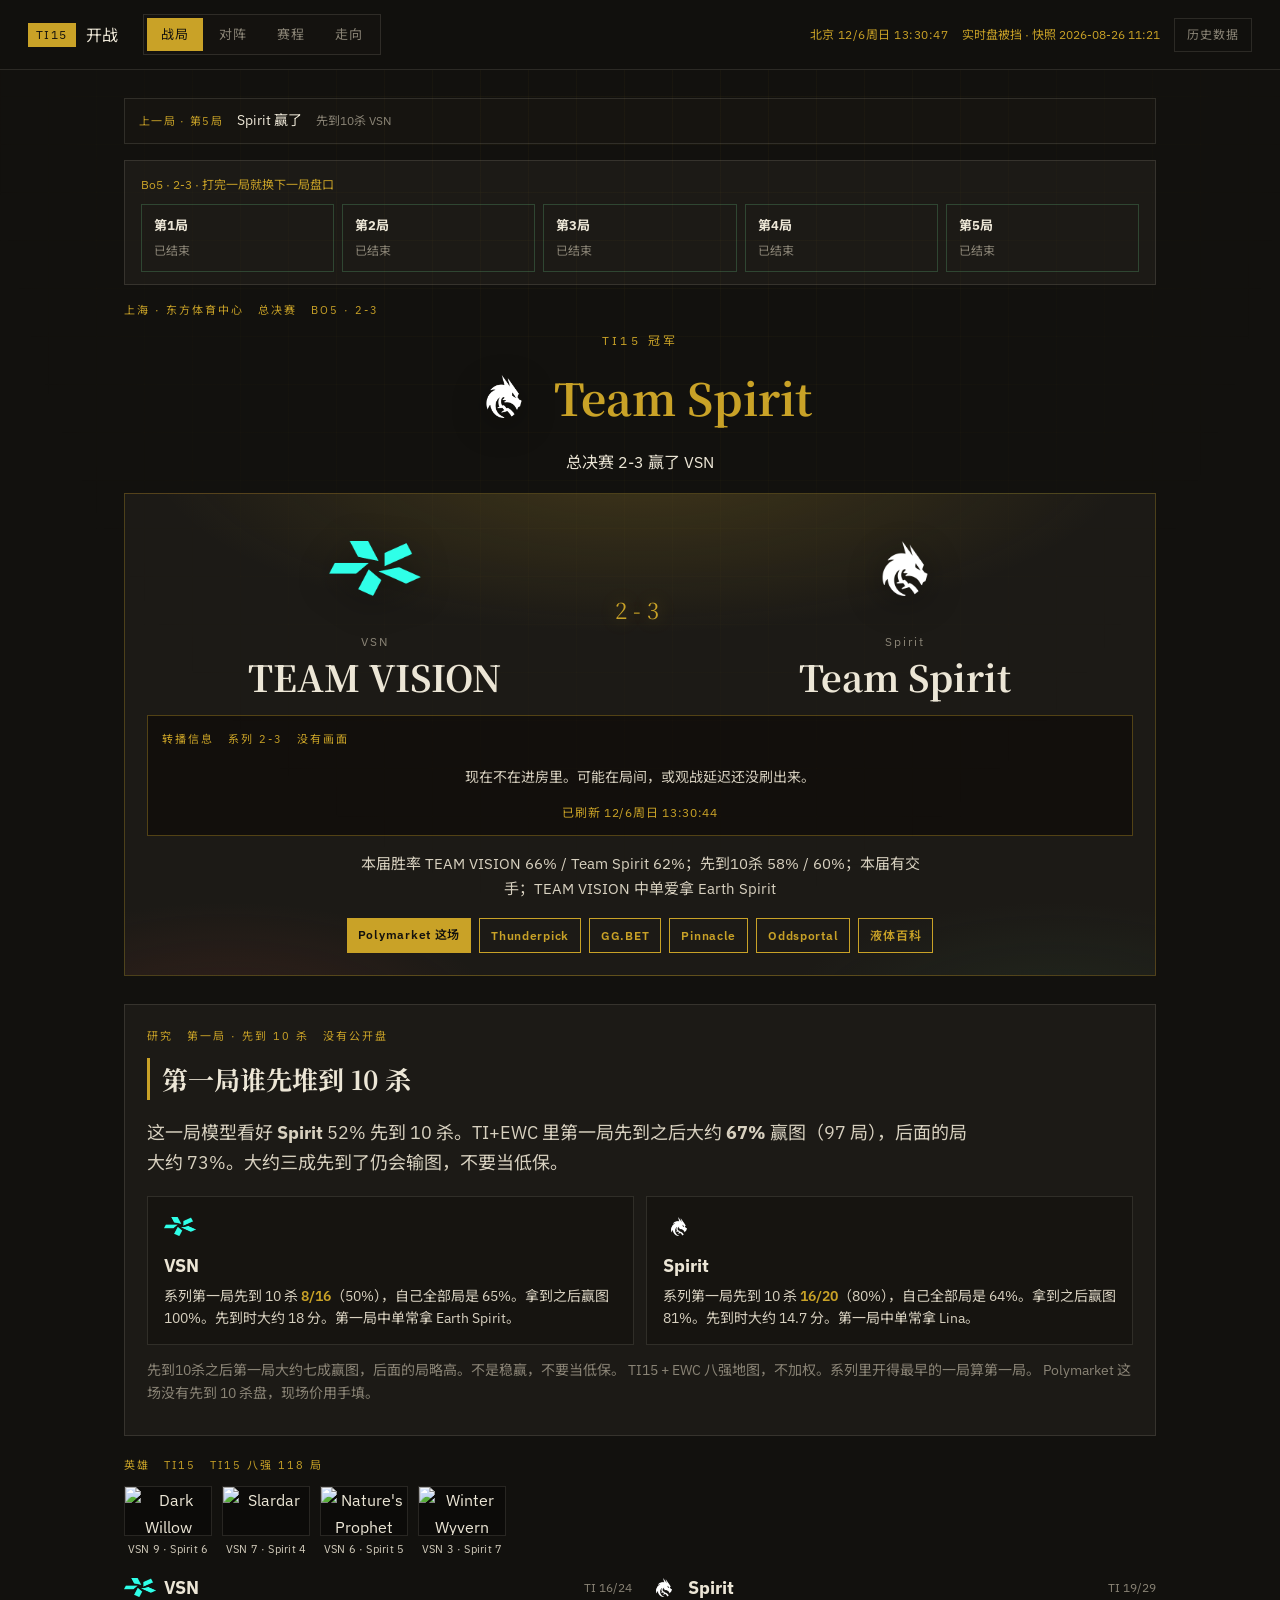
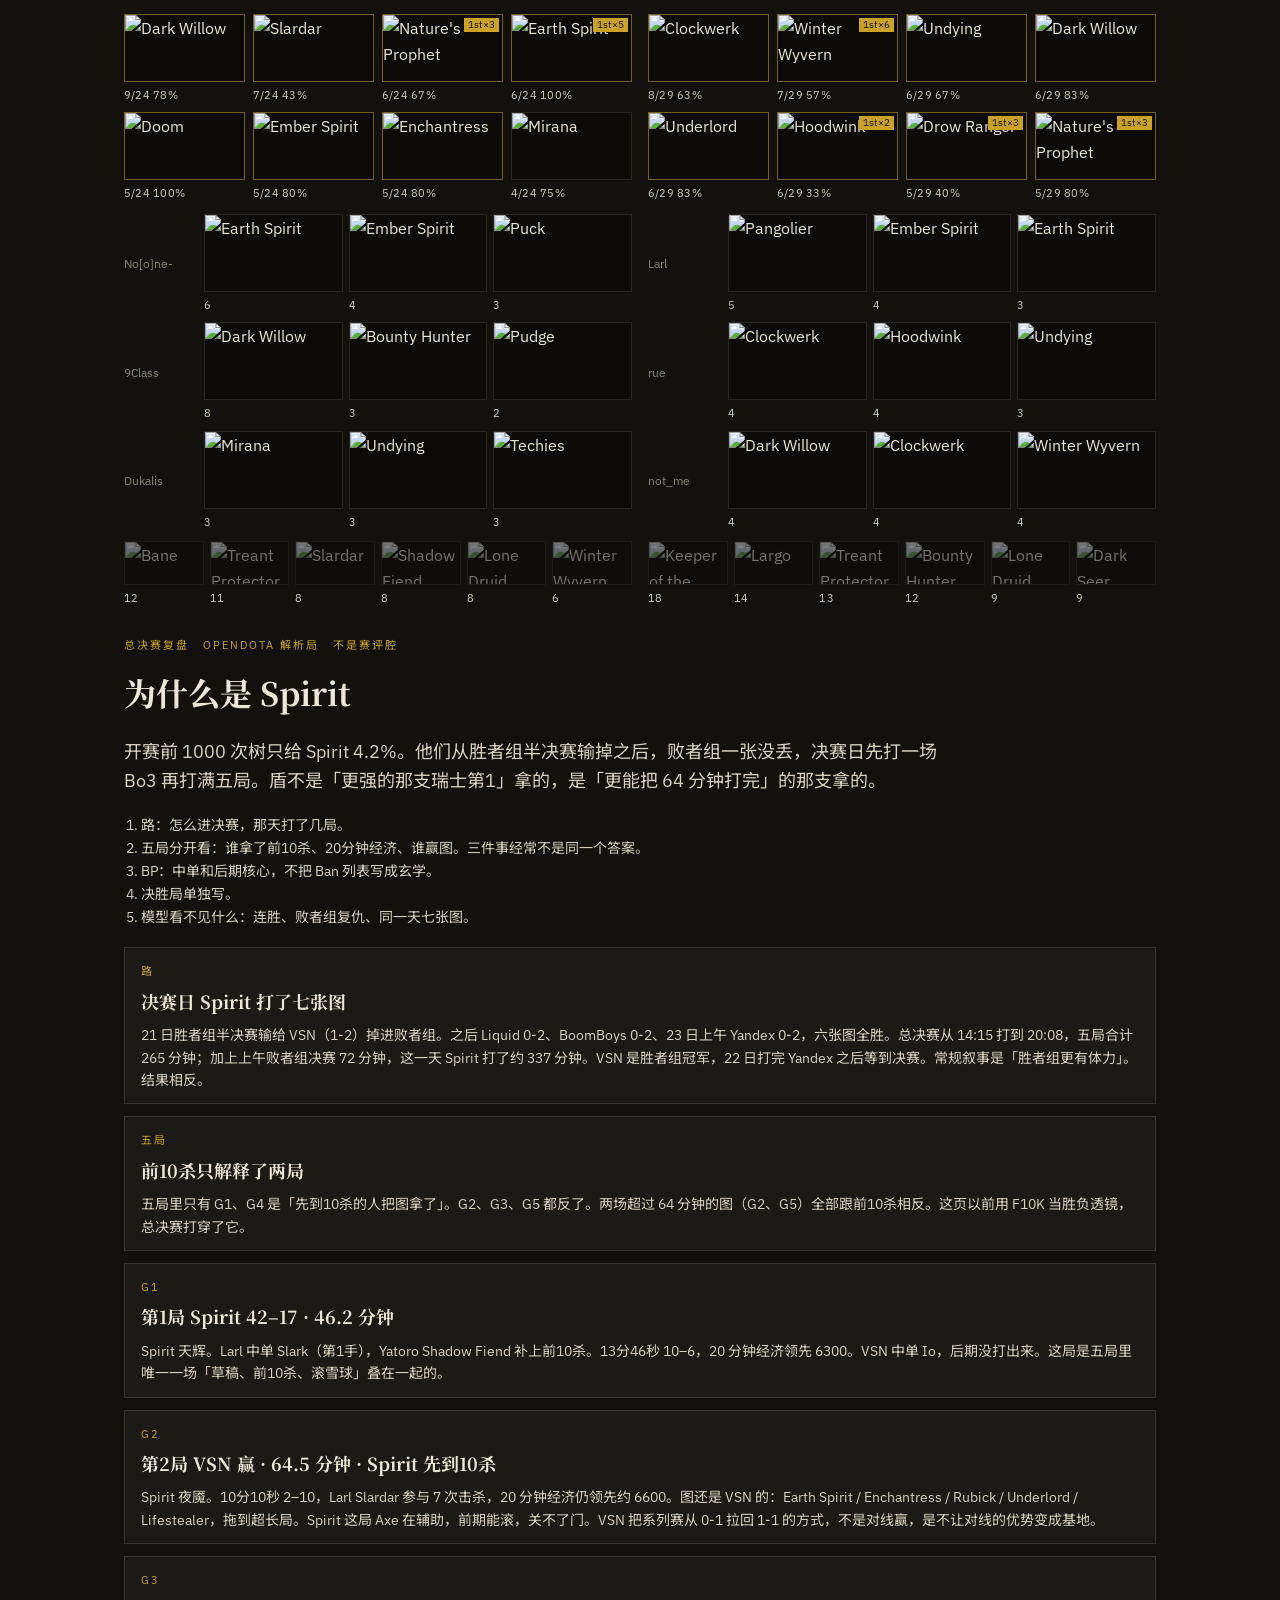
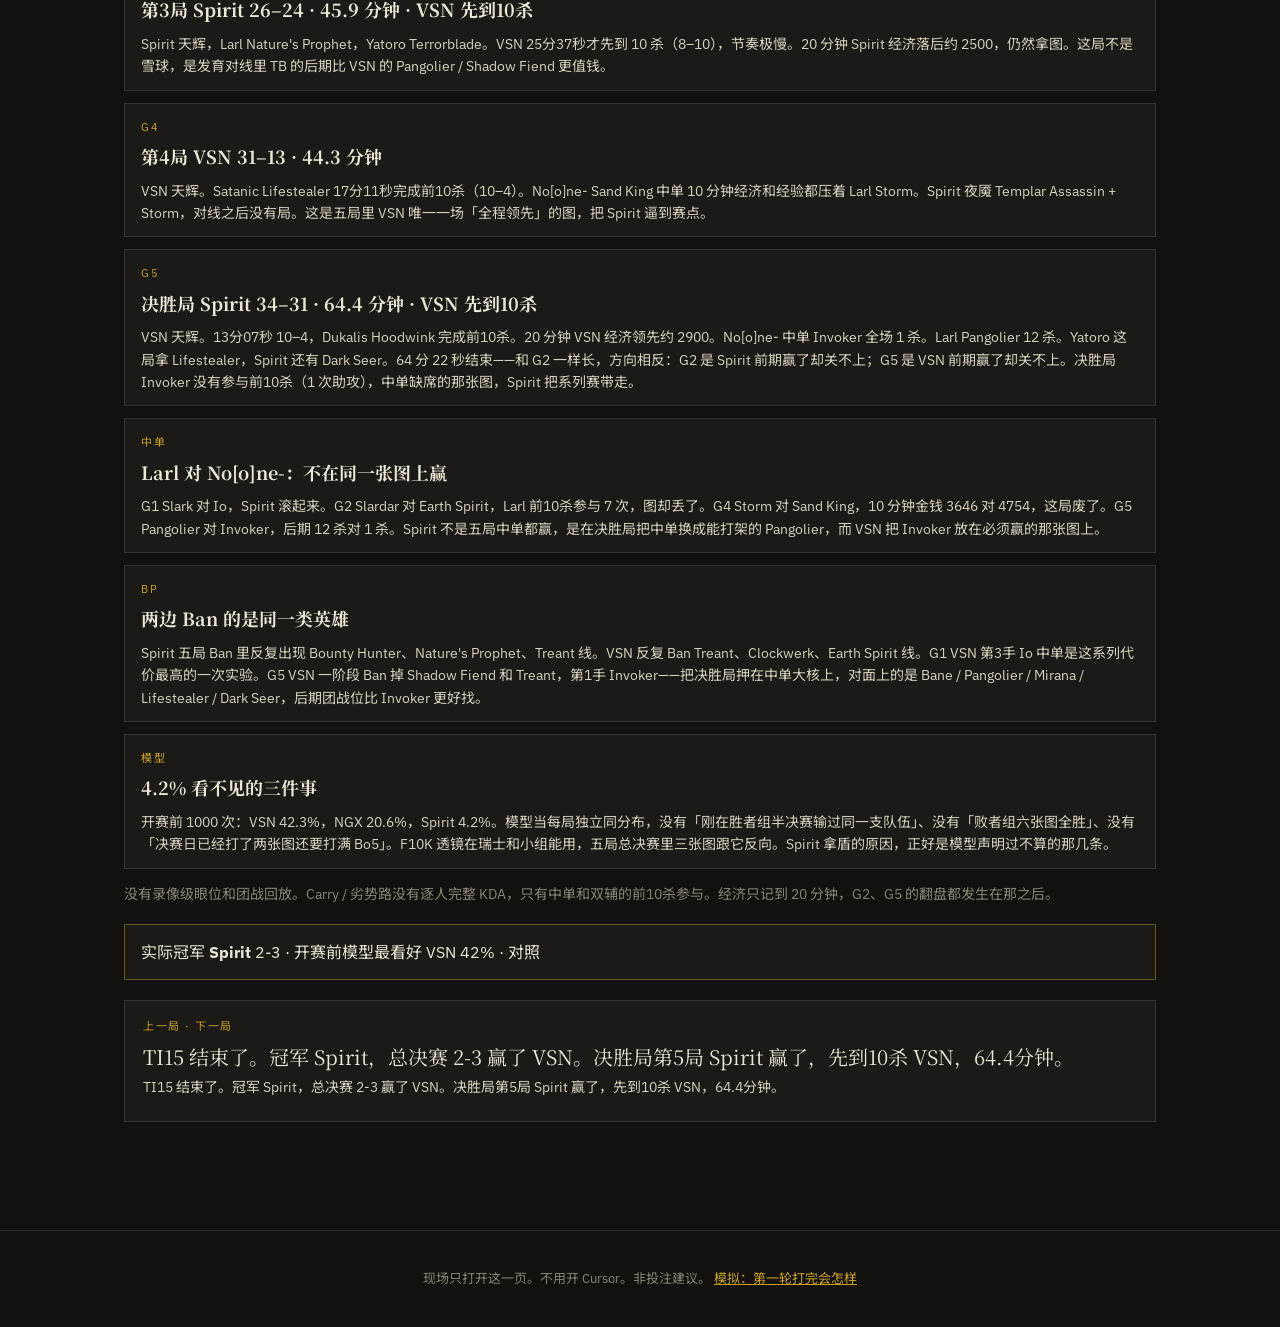
==== commit 4f396f71: "Add a Grand Final recap: why Spirit won TI15. F10K only explained two of five maps. The two 64-minut" ====
--- a/web/analysis.html
+++ b/web/analysis.html
@@ -8,7 +8,7 @@
   <link rel="preconnect" href="https://fonts.googleapis.com" />
   <link rel="preconnect" href="https://fonts.gstatic.com" crossorigin />
   <link href="https://fonts.googleapis.com/css2?family=IBM+Plex+Sans:wght@400;500;600&family=Noto+Sans+SC:wght@400;500;700&family=Noto+Serif+SC:wght@600;700&display=swap" rel="stylesheet" />
-  <link rel="stylesheet" href="./styles.css?v=champ" />
+  <link rel="stylesheet" href="./styles.css?v=recap" />
 </head>
 <body class="live-page">
   <div class="bg-grid"></div>
@@ -33,8 +33,8 @@
     <p>现场只打开这一页。不用开 Cursor。非投注建议。 <a href="./demo.html">模拟：第一轮打完会怎样</a></p>
   </footer>
   <script src="./data.js" onerror="document.getElementById('app').textContent='数据文件没下来，刷新一下。'"></script>
-  <script src="./odds.js?v=champ"></script>
-  <script src="./live.js?v=champ"></script>
-  <script src="./analysis.js?v=champ"></script>
+  <script src="./odds.js?v=recap"></script>
+  <script src="./live.js?v=recap"></script>
+  <script src="./analysis.js?v=recap"></script>
 </body>
 </html>
--- a/web/styles.css
+++ b/web/styles.css
@@ -629,7 +629,38 @@
   color: var(--gold);
 }
 .champ-name .crest { margin: 0; width: 72px; height: 72px; }
-.champ-banner p { margin: 0; color: #d8d1c0; }
+.gf-recap { margin: 28px 0 8px; }
+.gf-recap h2 {
+  font-family: "Noto Serif SC", serif;
+  font-size: clamp(22px, 4vw, 32px);
+  margin: 8px 0 12px;
+  border: 0;
+  padding: 0;
+}
+.recap-method {
+  color: #d8d1c0;
+  font-size: 14px;
+  padding-left: 1.2em;
+  margin: 0 0 18px;
+}
+.recap-grid { display: grid; gap: 12px; }
+.recap-block {
+  background: var(--card);
+  border: 1px solid var(--line);
+  padding: 14px 16px 12px;
+}
+.recap-block .t {
+  color: var(--gold);
+  font-size: 11px;
+  letter-spacing: 0.14em;
+  text-transform: uppercase;
+}
+.recap-block h3 {
+  margin: 6px 0 8px;
+  font-size: 18px;
+  font-family: "Noto Serif SC", serif;
+}
+.recap-block p { margin: 0; color: #d8d1c0; font-size: 14px; line-height: 1.6; }
 .live-pulse {
   display: inline-block;
   font-family: "Noto Serif SC", serif;
